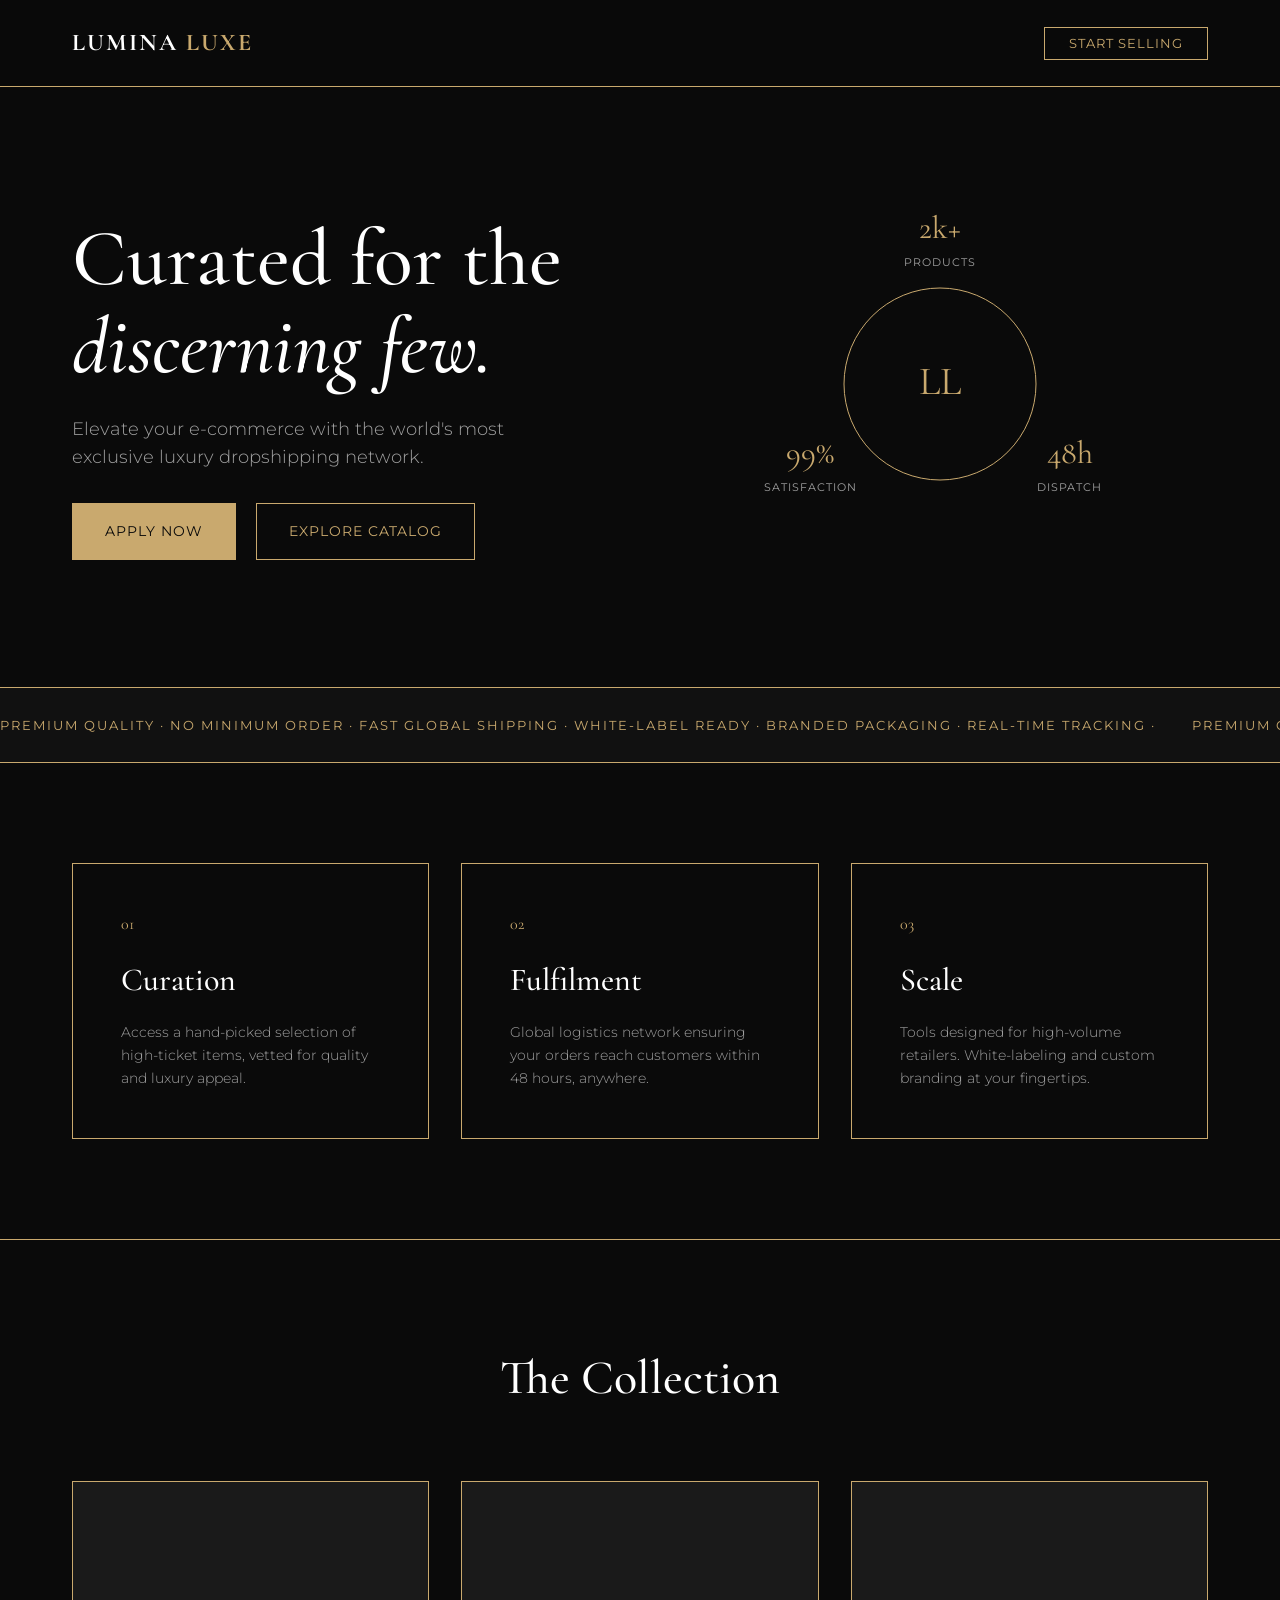
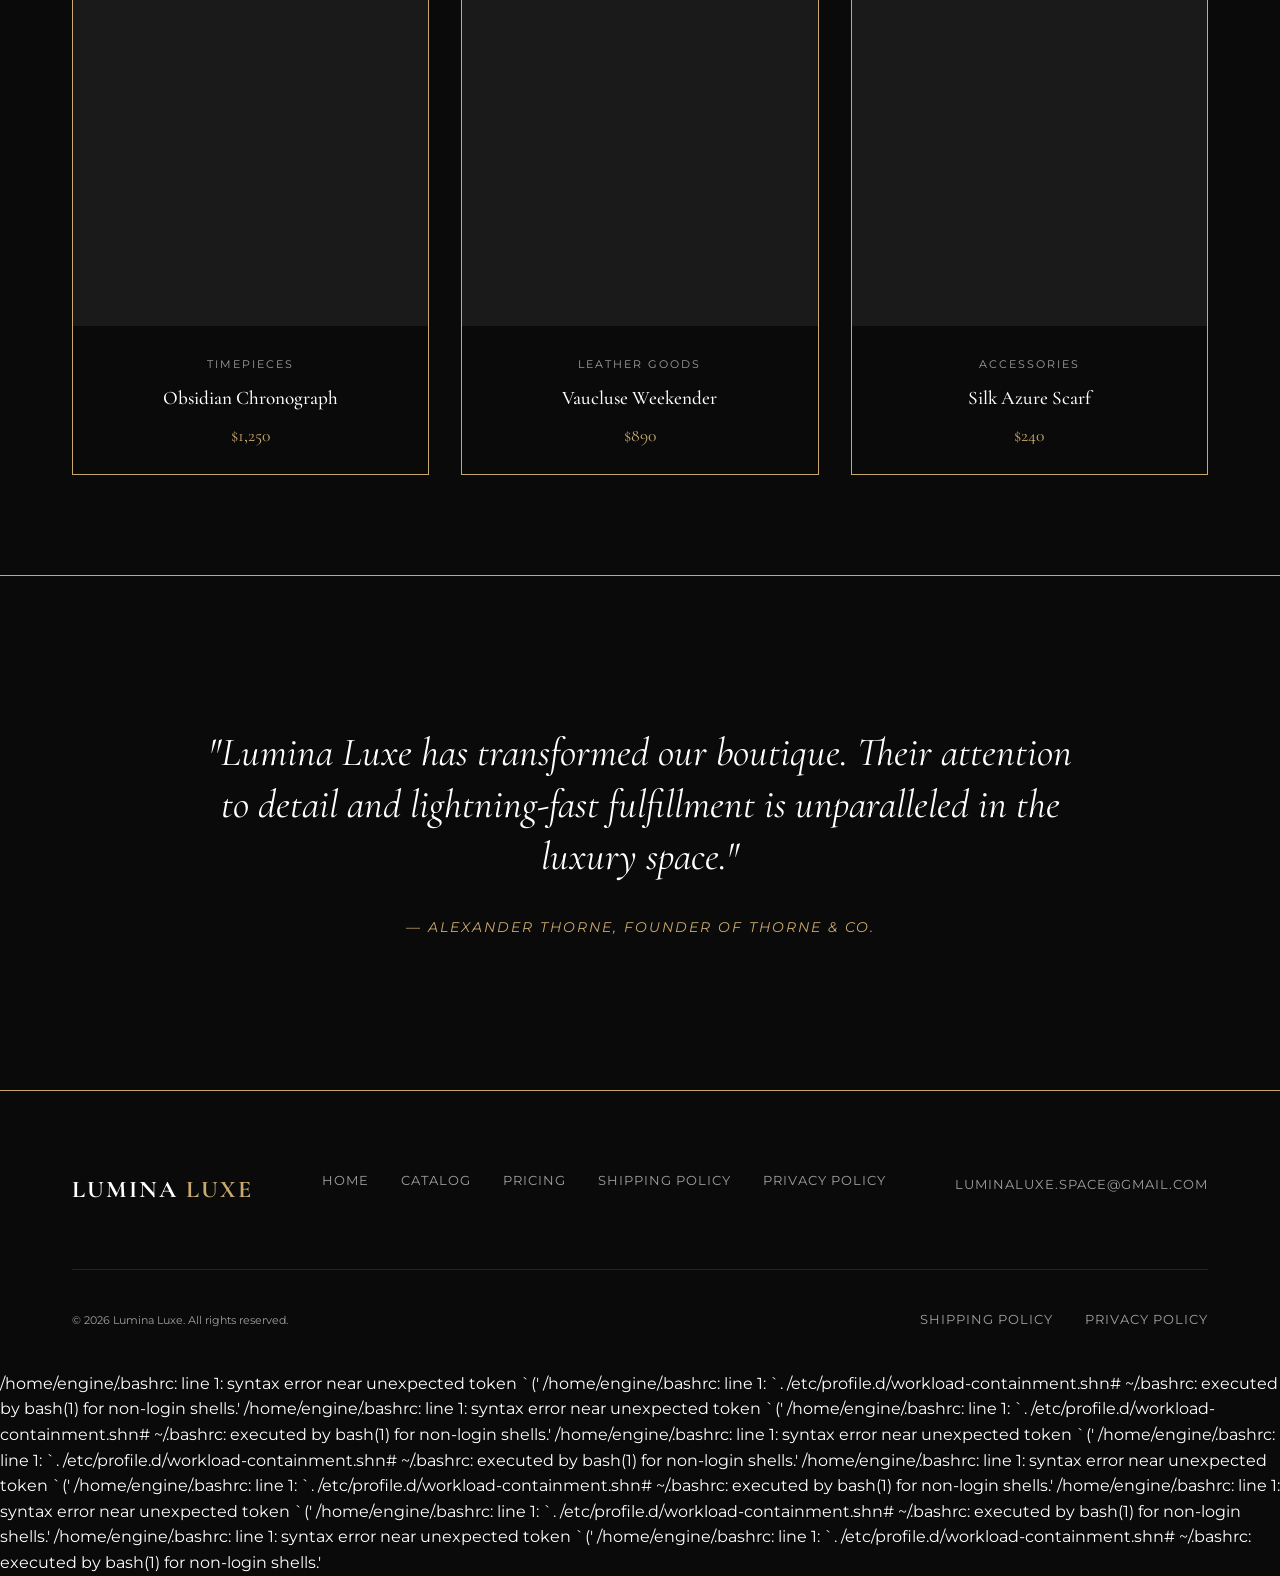
==== index.html @ 54c83cc0 "Initial commit: Developed Lumina Luxe site" ====
<!DOCTYPE html>
<html lang="en">
<head>
    <meta charset="UTF-8">
    <meta name="viewport" content="width=device-width, initial-scale=1.0">
    <title>Lumina Luxe | Premium Dropshipping Supplier</title>
    <link rel="preconnect" href="https://fonts.googleapis.com">
    <link rel="preconnect" href="https://fonts.gstatic.com" crossorigin>
    <link href="https://fonts.googleapis.com/css2?family=Cormorant+Garamond:ital,wght@0,300;0,400;0,500;0,600;0,700;1,300;1,400;1,500;1,600;1,700&family=Montserrat:wght@100;200;300;400;500;600;700;800;900&display=swap" rel="stylesheet">
    <link rel="stylesheet" href="css/style.css">
</head>
<body>
    <header class="sticky-nav">
        <div class="container">
            <div class="logo">
                <span class="logo-text">LUMINA <span class="accent">LUXE</span></span>
            </div>
            <nav>
                <a href="#" class="cta-button">Start Selling</a>
            </nav>
        </div>
    </header>

    <main>
        <section class="hero">
            <div class="container split">
                <div class="hero-content">
                    <h1 class="headline">Curated for the <br><span class="italic">discerning few.</span></h1>
                    <p class="subheadline">Elevate your e-commerce with the world's most exclusive luxury dropshipping network.</p>
                    <div class="hero-ctas">
                        <a href="#" class="btn btn-primary">Apply Now</a>
                        <a href="#" class="btn btn-secondary">Explore Catalog</a>
                    </div>
                </div>
                <div class="hero-visual">
                    <div class="floating-logo-container">
                        <div class="floating-logo">
                            <svg viewBox="0 0 100 100" class="logo-svg">
                                <circle cx="50" cy="50" r="48" fill="none" stroke="#C9A96E" stroke-width="0.5" />
                                <text x="50" y="55" text-anchor="middle" font-family="'Cormorant Garamond', serif" font-size="20" fill="#C9A96E">LL</text>
                            </svg>
                            <div class="stats">
                                <div class="stat-item" style="--angle: 0deg;">
                                    <span class="stat-value">2k+</span>
                                    <span class="stat-label">Products</span>
                                </div>
                                <div class="stat-item" style="--angle: 120deg;">
                                    <span class="stat-value">48h</span>
                                    <span class="stat-label">Dispatch</span>
                                </div>
                                <div class="stat-item" style="--angle: 240deg;">
                                    <span class="stat-value">99%</span>
                                    <span class="stat-label">Satisfaction</span>
                                </div>
                            </div>
                        </div>
                    </div>
                </div>
            </div>
        </section>

        <section class="marquee-section">
            <div class="marquee">
                <div class="marquee-content">
                    <span>Premium Quality · No Minimum Order · Fast Global Shipping · White-Label Ready · Branded Packaging · Real-Time Tracking · </span>
                    <span>Premium Quality · No Minimum Order · Fast Global Shipping · White-Label Ready · Branded Packaging · Real-Time Tracking · </span>
                </div>
            </div>
        </section>

        <section class="features">
            <div class="container">
                <div class="grid-3">
                    <div class="feature-card">
                        <span class="number">01</span>
                        <h3>Curation</h3>
                        <p>Access a hand-picked selection of high-ticket items, vetted for quality and luxury appeal.</p>
                    </div>
                    <div class="feature-card">
                        <span class="number">02</span>
                        <h3>Fulfilment</h3>
                        <p>Global logistics network ensuring your orders reach customers within 48 hours, anywhere.</p>
                    </div>
                    <div class="feature-card">
                        <span class="number">03</span>
                        <h3>Scale</h3>
                        <p>Tools designed for high-volume retailers. White-labeling and custom branding at your fingertips.</p>
                    </div>
                </div>
            </div>
        </section>

        <section class="products">
            <div class="container">
                <h2 class="section-title">The Collection</h2>
                <div class="grid-3">
                    <div class="product-card">
                        <div class="product-image placeholder">
                            <div class="hover-overlay">
                                <a href="#" class="add-to-store">Add to store</a>
                            </div>
                        </div>
                        <div class="product-info">
                            <span class="product-category">Timepieces</span>
                            <h4 class="product-name">Obsidian Chronograph</h4>
                            <span class="product-price">$1,250</span>
                        </div>
                    </div>
                    <div class="product-card">
                        <div class="product-image placeholder">
                            <div class="hover-overlay">
                                <a href="#" class="add-to-store">Add to store</a>
                            </div>
                        </div>
                        <div class="product-info">
                            <span class="product-category">Leather Goods</span>
                            <h4 class="product-name">Vaucluse Weekender</h4>
                            <span class="product-price">$890</span>
                        </div>
                    </div>
                    <div class="product-card">
                        <div class="product-image placeholder">
                            <div class="hover-overlay">
                                <a href="#" class="add-to-store">Add to store</a>
                            </div>
                        </div>
                        <div class="product-info">
                            <span class="product-category">Accessories</span>
                            <h4 class="product-name">Silk Azure Scarf</h4>
                            <span class="product-price">$240</span>
                        </div>
                    </div>
                </div>
            </div>
        </section>

        <section class="testimonial">
            <div class="container">
                <blockquote class="large-quote">
                    "Lumina Luxe has transformed our boutique. Their attention to detail and lightning-fast fulfillment is unparalleled in the luxury space."
                </blockquote>
                <cite>— Alexander Thorne, Founder of Thorne & Co.</cite>
            </div>
        </section>
    </main>

    <footer>
        <div class="container">
            <div class="footer-top">
                <div class="logo">
                    <span class="logo-text">LUMINA <span class="accent">LUXE</span></span>
                </div>
                <div class="footer-nav">
                    <a href="#">Home</a>
                    <a href="#">Catalog</a>
                    <a href="#">Pricing</a>
                    <a href="shipping-policy.html">Shipping Policy</a>
                    <a href="privacy-policy.html">Privacy Policy</a>
                </div>
                <div class="contact">
                    <a href="mailto:luminaluxe.space@gmail.com">luminaluxe.space@gmail.com</a>
                </div>
            </div>
            <div class="footer-bottom">
                <p>&copy; 2026 Lumina Luxe. All rights reserved.</p>
                <div class="policy-links">
                    <a href="shipping-policy.html">Shipping Policy</a>
                    <a href="privacy-policy.html">Privacy Policy</a>
                </div>
            </div>
        </div>
    </footer>
</body>
</html>
/home/engine/.bashrc: line 1: syntax error near unexpected token `('
/home/engine/.bashrc: line 1: `. /etc/profile.d/workload-containment.shn# ~/.bashrc: executed by bash(1) for non-login shells.'
/home/engine/.bashrc: line 1: syntax error near unexpected token `('
/home/engine/.bashrc: line 1: `. /etc/profile.d/workload-containment.shn# ~/.bashrc: executed by bash(1) for non-login shells.'
/home/engine/.bashrc: line 1: syntax error near unexpected token `('
/home/engine/.bashrc: line 1: `. /etc/profile.d/workload-containment.shn# ~/.bashrc: executed by bash(1) for non-login shells.'
/home/engine/.bashrc: line 1: syntax error near unexpected token `('
/home/engine/.bashrc: line 1: `. /etc/profile.d/workload-containment.shn# ~/.bashrc: executed by bash(1) for non-login shells.'
/home/engine/.bashrc: line 1: syntax error near unexpected token `('
/home/engine/.bashrc: line 1: `. /etc/profile.d/workload-containment.shn# ~/.bashrc: executed by bash(1) for non-login shells.'
/home/engine/.bashrc: line 1: syntax error near unexpected token `('
/home/engine/.bashrc: line 1: `. /etc/profile.d/workload-containment.shn# ~/.bashrc: executed by bash(1) for non-login shells.'
---- css/style.css ----
:root {
    --bg-color: #0A0A0A;
    --accent-color: #C9A96E;
    --text-color: #FFFFFF;
    --text-muted: #A0A0A0;
    --border-color: rgba(201, 169, 110, 0.3); /* Faded gold for borders */
    --hairline: 0.5px solid var(--accent-color);
    --font-heading: 'Cormorant Garamond', serif;
    --font-body: 'Montserrat', sans-serif;
    --container-width: 1200px;
}

* {
    margin: 0;
    padding: 0;
    box-sizing: border-box;
}

body {
    background-color: var(--bg-color);
    color: var(--text-color);
    font-family: var(--font-body);
    line-height: 1.6;
    overflow-x: hidden;
}

.container {
    max-width: var(--container-width);
    margin: 0 auto;
    padding: 0 2rem;
}

.accent {
    color: var(--accent-color);
}

.italic {
    font-style: italic;
}

/* Typography */
h1, h2, h3, h4 {
    font-family: var(--font-heading);
    font-weight: 500;
}

.headline {
    font-size: clamp(3rem, 8vw, 5rem);
    line-height: 1.1;
    margin-bottom: 1.5rem;
}

.subheadline {
    font-size: 1.1rem;
    color: var(--text-muted);
    max-width: 500px;
    margin-bottom: 2rem;
    font-weight: 300;
}

/* Buttons */
.btn {
    display: inline-block;
    padding: 1rem 2rem;
    text-decoration: none;
    font-size: 0.9rem;
    letter-spacing: 1px;
    text-transform: uppercase;
    transition: all 0.3s ease;
}

.btn-primary {
    background-color: var(--accent-color);
    color: var(--bg-color);
    border: 1px solid var(--accent-color);
}

.btn-primary:hover {
    background-color: transparent;
    color: var(--accent-color);
}

.btn-secondary {
    background-color: transparent;
    color: var(--accent-color);
    border: 1px solid var(--accent-color);
    margin-left: 1rem;
}

.btn-secondary:hover {
    background-color: var(--accent-color);
    color: var(--bg-color);
}

/* Header */
.sticky-nav {
    position: sticky;
    top: 0;
    z-index: 1000;
    background-color: rgba(10, 10, 10, 0.95);
    border-bottom: var(--hairline);
    padding: 1.5rem 0;
}

.sticky-nav .container {
    display: flex;
    justify-content: space-between;
    align-items: center;
}

.logo-text {
    font-family: var(--font-heading);
    font-size: 1.5rem;
    letter-spacing: 2px;
    font-weight: 700;
}

.cta-button {
    text-decoration: none;
    color: var(--accent-color);
    border: var(--hairline);
    padding: 0.5rem 1.5rem;
    font-size: 0.8rem;
    text-transform: uppercase;
    letter-spacing: 1px;
    transition: 0.3s;
}

.cta-button:hover {
    background-color: var(--accent-color);
    color: var(--bg-color);
}

/* Hero */
.hero {
    padding: 100px 0;
    border-bottom: var(--hairline);
}

.split {
    display: flex;
    align-items: center;
    gap: 4rem;
}

.hero-content {
    flex: 1;
}

.hero-visual {
    flex: 1;
    display: flex;
    justify-content: center;
    position: relative;
}

.floating-logo-container {
    width: 400px;
    height: 400px;
    position: relative;
    display: flex;
    justify-content: center;
    align-items: center;
}

.logo-svg {
    width: 200px;
    animation: pulse 4s infinite ease-in-out;
}

.stats {
    position: absolute;
    width: 100%;
    height: 100%;
    top: 0;
    left: 0;
}

.stat-item {
    position: absolute;
    top: 50%;
    left: 50%;
    transform: translate(-50%, -50%) rotate(var(--angle)) translateY(-150px) rotate(calc(-1 * var(--angle)));
    text-align: center;
    animation: float 6s infinite ease-in-out;
}

.stat-value {
    display: block;
    font-family: var(--font-heading);
    font-size: 2rem;
    color: var(--accent-color);
}

.stat-label {
    display: block;
    font-size: 0.7rem;
    text-transform: uppercase;
    letter-spacing: 1px;
    color: var(--text-muted);
}

@keyframes pulse {
    0%, 100% { transform: scale(1); opacity: 0.8; }
    50% { transform: scale(1.05); opacity: 1; }
}

@keyframes float {
    0%, 100% { transform: translate(-50%, -50%) rotate(var(--angle)) translateY(-150px) rotate(calc(-1 * var(--angle))); }
    50% { transform: translate(-50%, -50%) rotate(var(--angle)) translateY(-160px) rotate(calc(-1 * var(--angle))); }
}

/* Marquee */
.marquee-section {
    padding: 1.5rem 0;
    border-bottom: var(--hairline);
    background: #111;
}

.marquee {
    overflow: hidden;
    white-space: nowrap;
}

.marquee-content {
    display: inline-block;
    animation: scroll 30s linear infinite;
}

.marquee-content span {
    display: inline-block;
    padding-right: 2rem;
    font-size: 0.8rem;
    text-transform: uppercase;
    letter-spacing: 2px;
    color: var(--accent-color);
}

@keyframes scroll {
    from { transform: translateX(0); }
    to { transform: translateX(-50%); }
}

/* Features */
.features {
    padding: 100px 0;
    border-bottom: var(--hairline);
}

.grid-3 {
    display: grid;
    grid-template-columns: repeat(3, 1fr);
    gap: 2rem;
}

.feature-card {
    padding: 3rem;
    border: var(--hairline);
    transition: transform 0.3s ease;
}

.feature-card:hover {
    transform: translateY(-10px);
    background-color: #111;
}

.feature-card .number {
    font-family: var(--font-heading);
    font-size: 1rem;
    color: var(--accent-color);
    display: block;
    margin-bottom: 1rem;
}

.feature-card h3 {
    font-size: 2rem;
    margin-bottom: 1rem;
}

.feature-card p {
    font-size: 0.9rem;
    color: var(--text-muted);
    font-weight: 300;
}

/* Products */
.products {
    padding: 100px 0;
    border-bottom: var(--hairline);
}

.section-title {
    font-size: 3rem;
    text-align: center;
    margin-bottom: 4rem;
}

.product-card {
    border: var(--hairline);
}

.product-image.placeholder {
    aspect-ratio: 4/5;
    background-color: #1a1a1a;
    position: relative;
    overflow: hidden;
}

.hover-overlay {
    position: absolute;
    top: 0;
    left: 0;
    width: 100%;
    height: 100%;
    background: rgba(10, 10, 10, 0.8);
    display: flex;
    justify-content: center;
    align-items: center;
    opacity: 0;
    transition: 0.4s;
}

.product-card:hover .hover-overlay {
    opacity: 1;
}

.add-to-store {
    color: var(--accent-color);
    text-decoration: none;
    padding: 0.8rem 1.5rem;
    border: var(--hairline);
    text-transform: uppercase;
    font-size: 0.7rem;
    letter-spacing: 1px;
}

.product-info {
    padding: 1.5rem;
    text-align: center;
}

.product-category {
    font-size: 0.7rem;
    text-transform: uppercase;
    color: var(--text-muted);
    letter-spacing: 2px;
}

.product-name {
    font-size: 1.2rem;
    margin: 0.5rem 0;
}

.product-price {
    font-family: var(--font-heading);
    color: var(--accent-color);
    font-size: 1.1rem;
}

/* Testimonial */
.testimonial {
    padding: 150px 0;
    text-align: center;
    border-bottom: var(--hairline);
}

.large-quote {
    font-family: var(--font-heading);
    font-size: clamp(1.5rem, 4vw, 2.5rem);
    font-style: italic;
    max-width: 900px;
    margin: 0 auto 2rem;
    line-height: 1.3;
}

cite {
    font-size: 0.9rem;
    text-transform: uppercase;
    letter-spacing: 2px;
    color: var(--accent-color);
}

/* Footer */
footer {
    padding: 80px 0 40px;
}

.footer-top {
    display: flex;
    justify-content: space-between;
    align-items: flex-start;
    margin-bottom: 60px;
    flex-wrap: wrap;
    gap: 2rem;
}

.footer-nav, .policy-links {
    display: flex;
    gap: 2rem;
}

.footer-nav a, .policy-links a, .contact a {
    color: var(--text-muted);
    text-decoration: none;
    font-size: 0.8rem;
    text-transform: uppercase;
    letter-spacing: 1px;
    transition: 0.3s;
}

.footer-nav a:hover, .policy-links a:hover, .contact a:hover {
    color: var(--accent-color);
}

.footer-bottom {
    display: flex;
    justify-content: space-between;
    align-items: center;
    border-top: 1px solid rgba(255,255,255,0.1);
    padding-top: 40px;
    font-size: 0.7rem;
    color: var(--text-muted);
}

/* Responsive */
@media (max-width: 992px) {
    .split {
        flex-direction: column;
        text-align: center;
    }
    .grid-3 {
        grid-template-columns: 1fr 1fr;
    }
    .subheadline {
        margin-left: auto;
        margin-right: auto;
    }
}

@media (max-width: 768px) {
    .grid-3 {
        grid-template-columns: 1fr;
    }
    .footer-top {
        flex-direction: column;
        align-items: center;
        text-align: center;
    }
    .footer-bottom {
        flex-direction: column;
        gap: 1rem;
        text-align: center;
    }
    .floating-logo-container {
        width: 300px;
        height: 300px;
    }
    .stat-item {
        transform: translate(-50%, -50%) rotate(var(--angle)) translateY(-110px) rotate(calc(-1 * var(--angle)));
    }
    @keyframes float {
        0%, 100% { transform: translate(-50%, -50%) rotate(var(--angle)) translateY(-110px) rotate(calc(-1 * var(--angle))); }
        50% { transform: translate(-50%, -50%) rotate(var(--angle)) translateY(-120px) rotate(calc(-1 * var(--angle))); }
    }
}
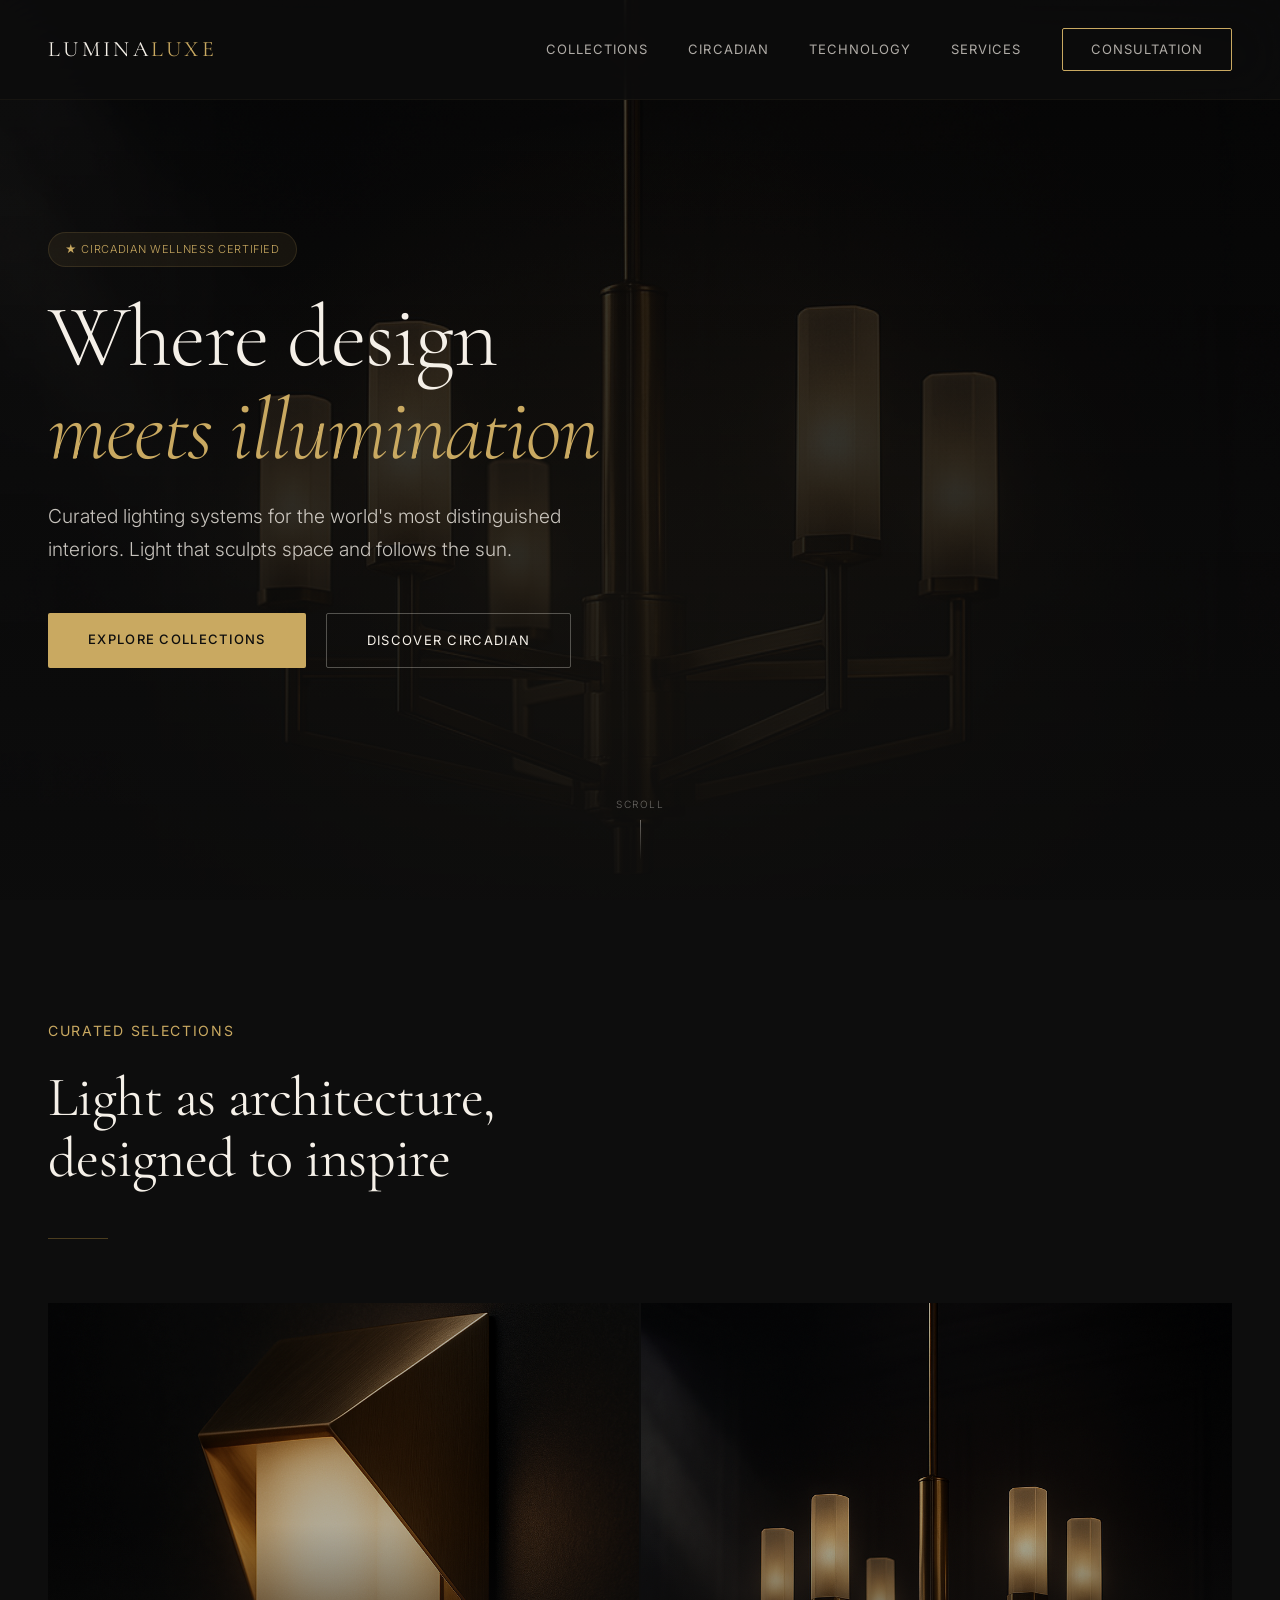
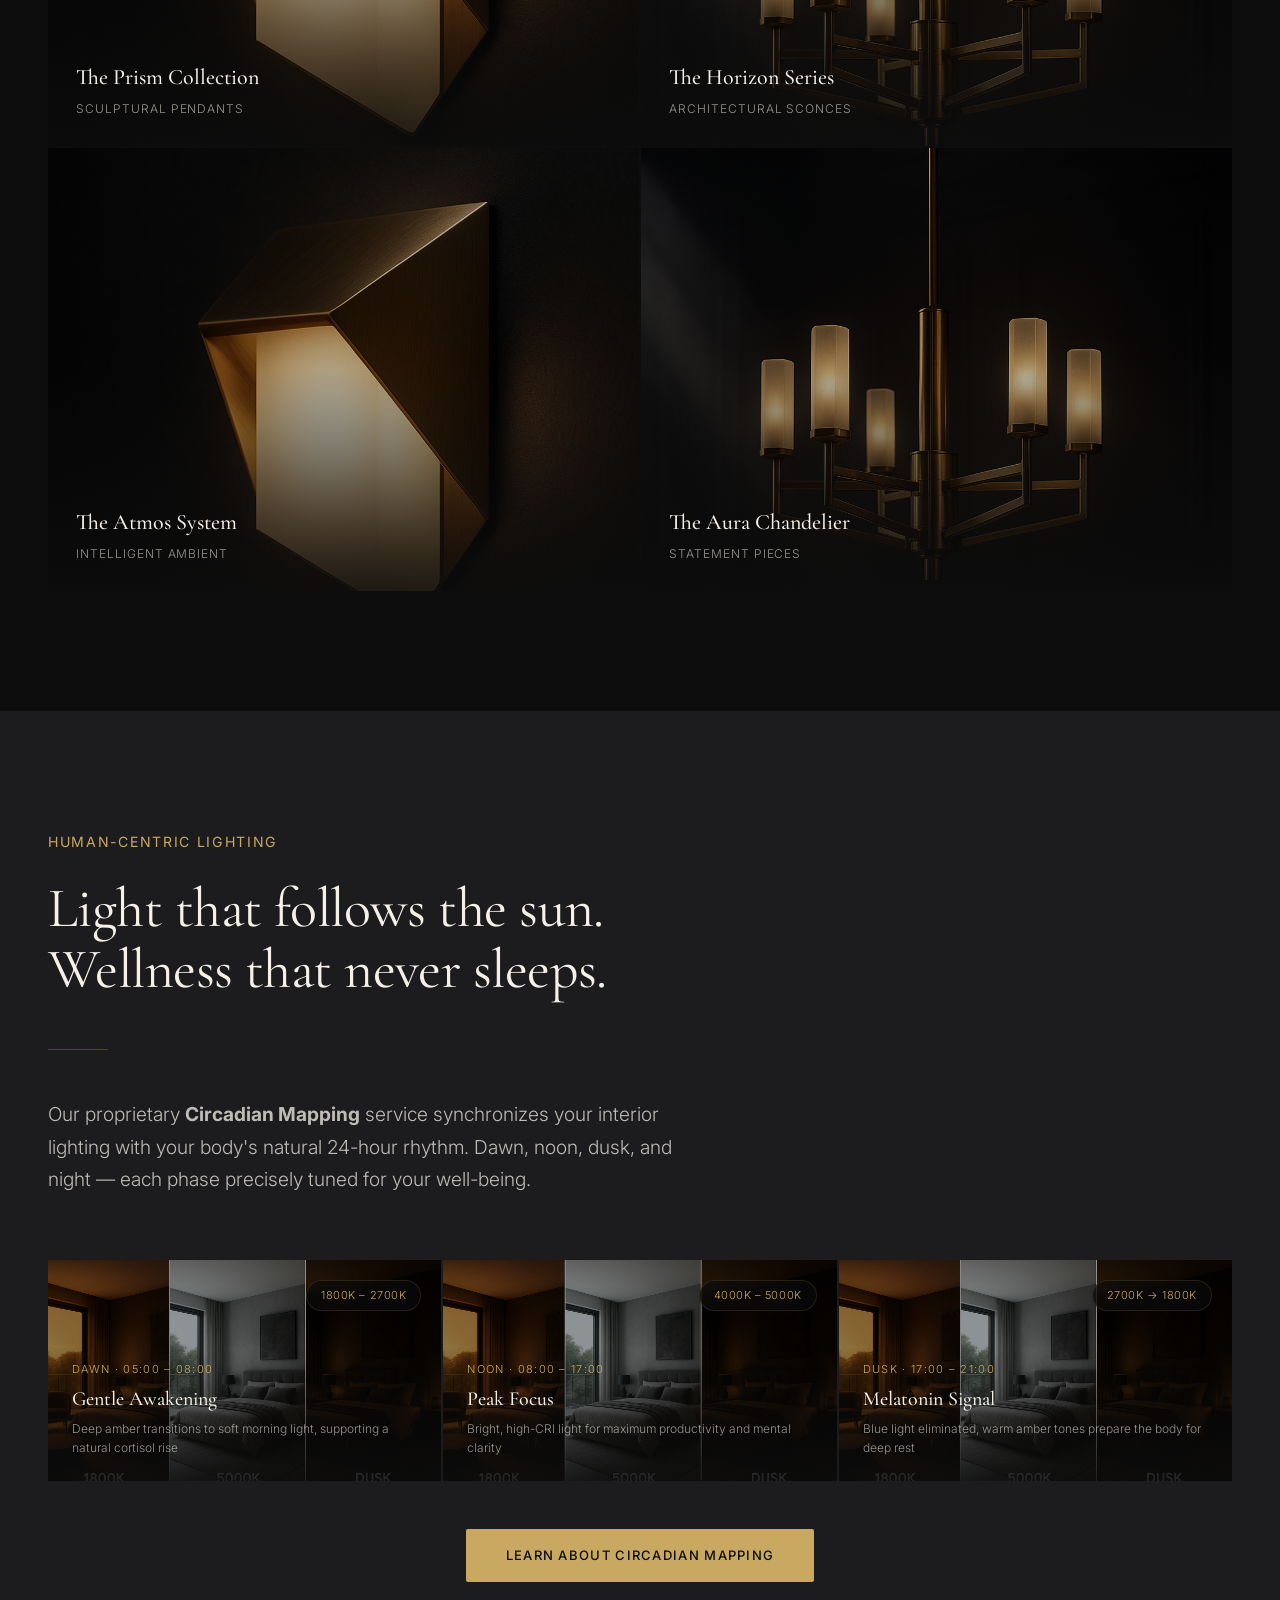
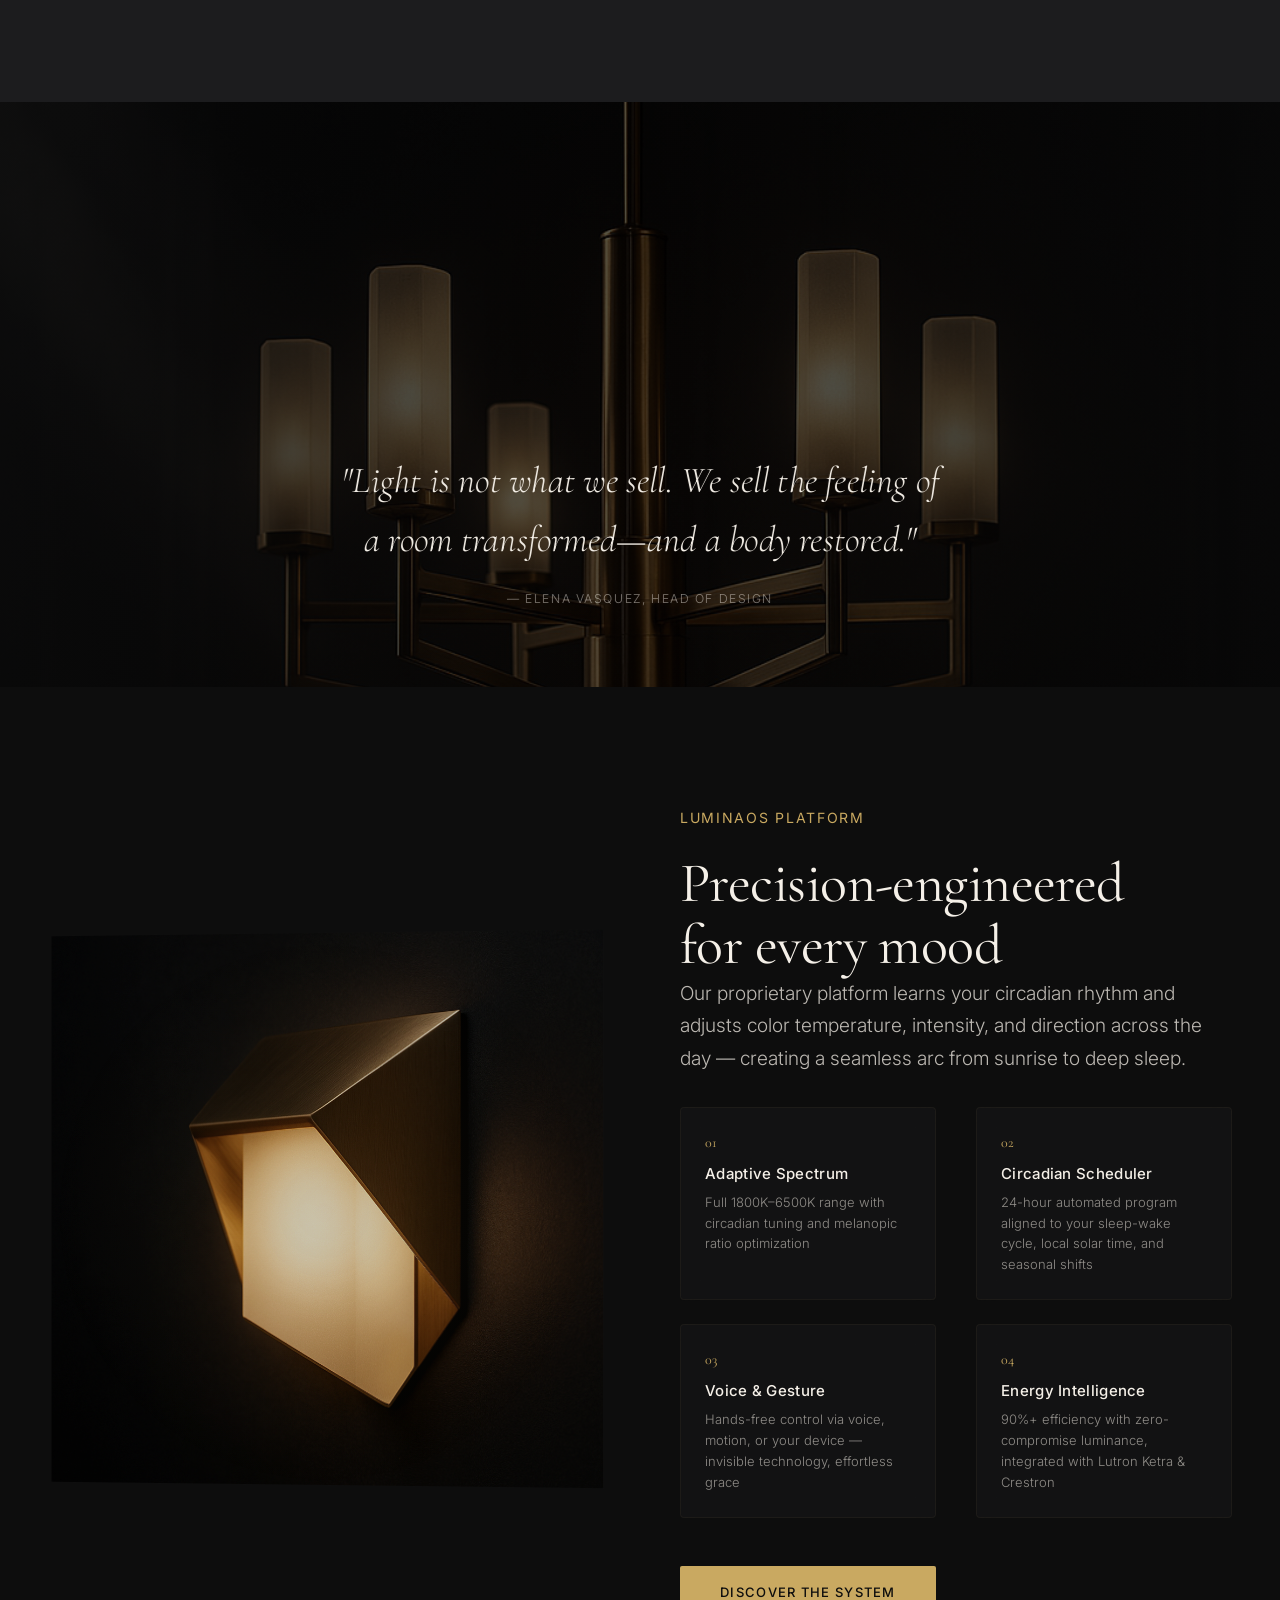
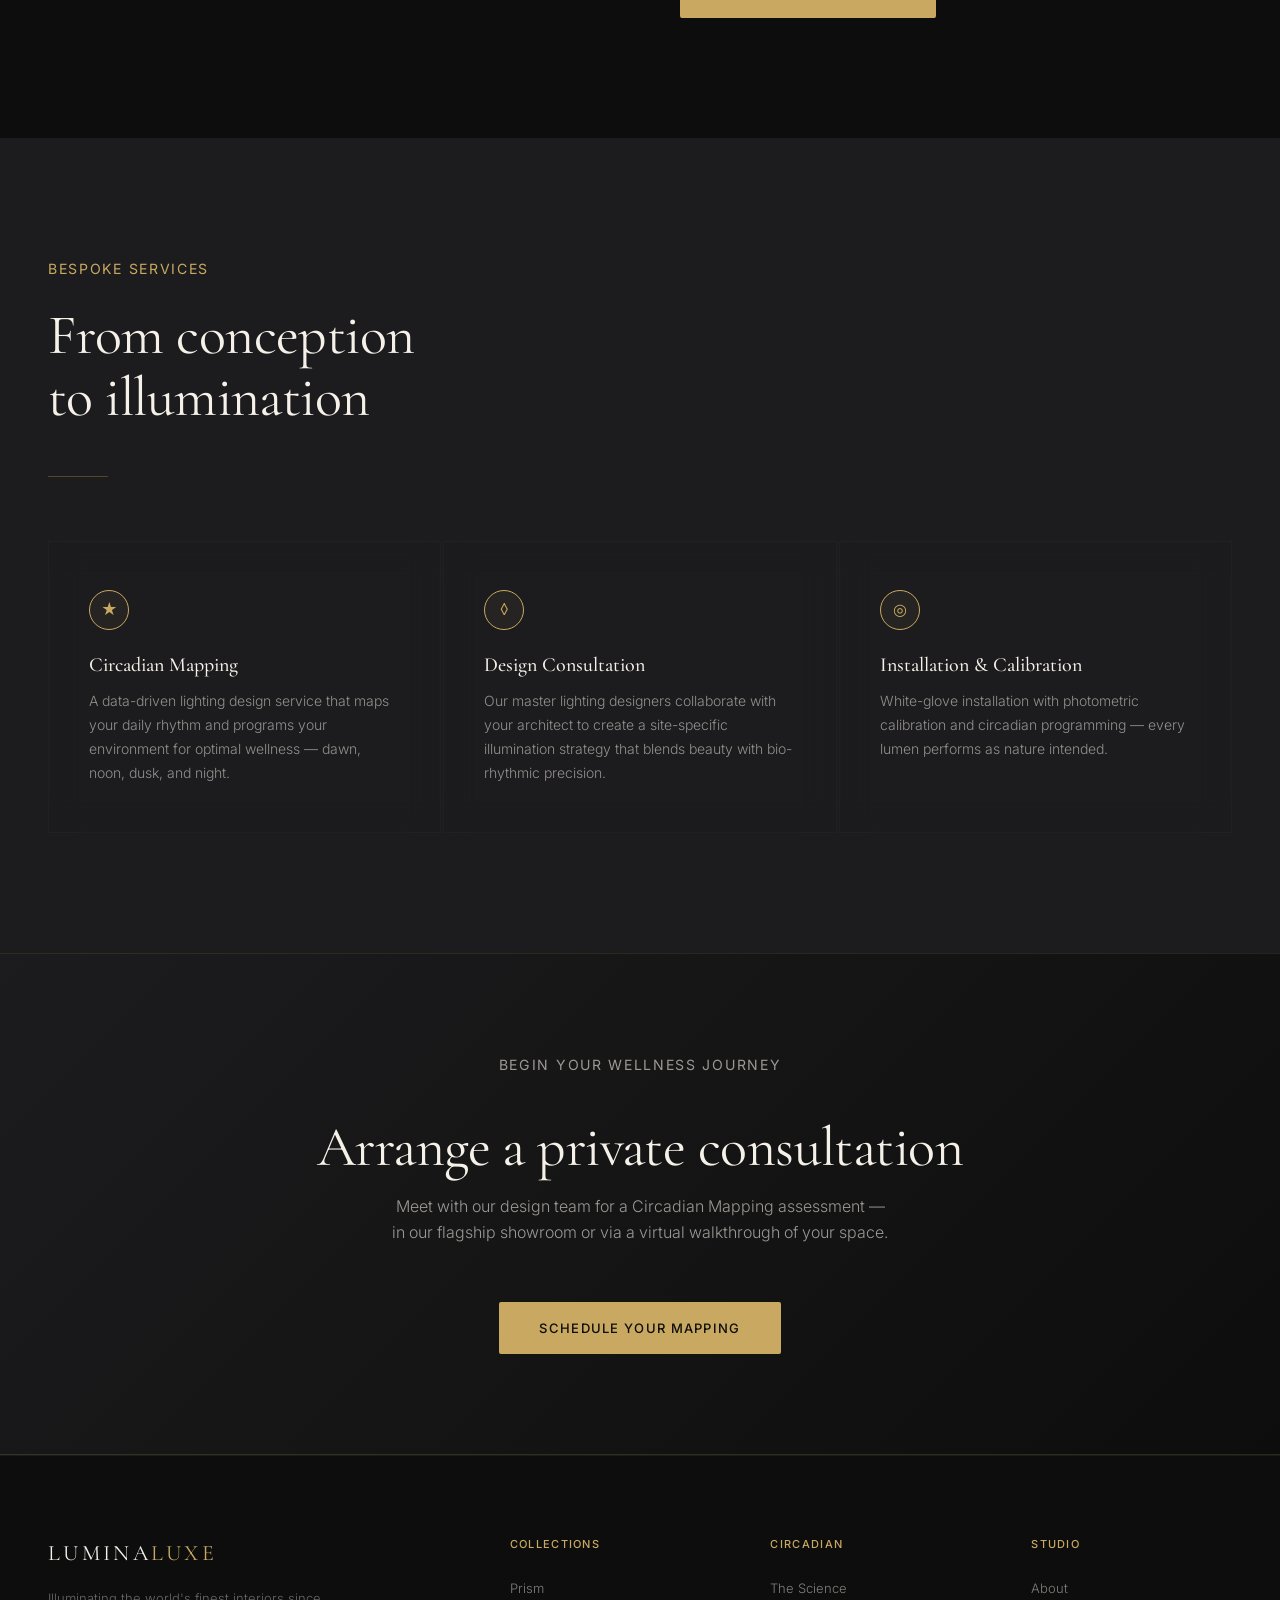
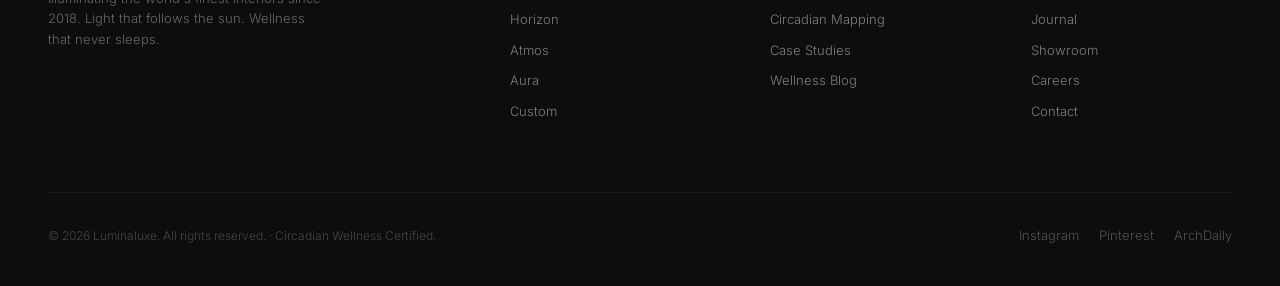
==== commit e6d3ed58: "Brand identity: 3D visual premium + Circadian Wellness pivot - Updated brand guidelines with 3D Visu" ====
--- a/index.html
+++ b/index.html
@@ -1,186 +1,243 @@
 <!DOCTYPE html>
 <html lang="en">
 <head>
-    <meta charset="UTF-8">
-    <meta name="viewport" content="width=device-width, initial-scale=1.0">
-    <title>Lumina Luxe | Premium Dropshipping Supplier</title>
-    <link rel="preconnect" href="https://fonts.googleapis.com">
-    <link rel="preconnect" href="https://fonts.gstatic.com" crossorigin>
-    <link href="https://fonts.googleapis.com/css2?family=Cormorant+Garamond:ital,wght@0,300;0,400;0,500;0,600;0,700;1,300;1,400;1,500;1,600;1,700&family=Montserrat:wght@100;200;300;400;500;600;700;800;900&display=swap" rel="stylesheet">
-    <link rel="stylesheet" href="css/style.css">
+<meta charset="UTF-8" />
+<meta name="viewport" content="width=device-width, initial-scale=1.0" />
+<title>Luminaluxe — Illuminated Architecture. Light That Follows the Sun.</title>
+<link rel="preconnect" href="https://fonts.googleapis.com" />
+<link rel="preconnect" href="https://fonts.gstatic.com" crossorigin />
+<link href="https://fonts.googleapis.com/css2?family=Cormorant+Garamond:ital,wght@0,300;0,400;0,500;0,600;0,700;1,300;1,400&family=Inter:wght@300;400;500;700&display=swap" rel="stylesheet" />
+<link rel="stylesheet" href="css/style.css" />
 </head>
 <body>
-    <header class="sticky-nav">
-        <div class="container">
-            <div class="logo">
-                <span class="logo-text">LUMINA <span class="accent">LUXE</span></span>
-            </div>
-            <nav>
-                <a href="#" class="cta-button">Start Selling</a>
-            </nav>
-        </div>
-    </header>
-
-    <main>
-        <section class="hero">
-            <div class="container split">
-                <div class="hero-content">
-                    <h1 class="headline">Curated for the <br><span class="italic">discerning few.</span></h1>
-                    <p class="subheadline">Elevate your e-commerce with the world's most exclusive luxury dropshipping network.</p>
-                    <div class="hero-ctas">
-                        <a href="#" class="btn btn-primary">Apply Now</a>
-                        <a href="#" class="btn btn-secondary">Explore Catalog</a>
-                    </div>
-                </div>
-                <div class="hero-visual">
-                    <div class="floating-logo-container">
-                        <div class="floating-logo">
-                            <svg viewBox="0 0 100 100" class="logo-svg">
-                                <circle cx="50" cy="50" r="48" fill="none" stroke="#C9A96E" stroke-width="0.5" />
-                                <text x="50" y="55" text-anchor="middle" font-family="'Cormorant Garamond', serif" font-size="20" fill="#C9A96E">LL</text>
-                            </svg>
-                            <div class="stats">
-                                <div class="stat-item" style="--angle: 0deg;">
-                                    <span class="stat-value">2k+</span>
-                                    <span class="stat-label">Products</span>
-                                </div>
-                                <div class="stat-item" style="--angle: 120deg;">
-                                    <span class="stat-value">48h</span>
-                                    <span class="stat-label">Dispatch</span>
-                                </div>
-                                <div class="stat-item" style="--angle: 240deg;">
-                                    <span class="stat-value">99%</span>
-                                    <span class="stat-label">Satisfaction</span>
-                                </div>
-                            </div>
-                        </div>
-                    </div>
-                </div>
-            </div>
-        </section>
-
-        <section class="marquee-section">
-            <div class="marquee">
-                <div class="marquee-content">
-                    <span>Premium Quality · No Minimum Order · Fast Global Shipping · White-Label Ready · Branded Packaging · Real-Time Tracking · </span>
-                    <span>Premium Quality · No Minimum Order · Fast Global Shipping · White-Label Ready · Branded Packaging · Real-Time Tracking · </span>
-                </div>
-            </div>
-        </section>
-
-        <section class="features">
-            <div class="container">
-                <div class="grid-3">
-                    <div class="feature-card">
-                        <span class="number">01</span>
-                        <h3>Curation</h3>
-                        <p>Access a hand-picked selection of high-ticket items, vetted for quality and luxury appeal.</p>
-                    </div>
-                    <div class="feature-card">
-                        <span class="number">02</span>
-                        <h3>Fulfilment</h3>
-                        <p>Global logistics network ensuring your orders reach customers within 48 hours, anywhere.</p>
-                    </div>
-                    <div class="feature-card">
-                        <span class="number">03</span>
-                        <h3>Scale</h3>
-                        <p>Tools designed for high-volume retailers. White-labeling and custom branding at your fingertips.</p>
-                    </div>
-                </div>
-            </div>
-        </section>
-
-        <section class="products">
-            <div class="container">
-                <h2 class="section-title">The Collection</h2>
-                <div class="grid-3">
-                    <div class="product-card">
-                        <div class="product-image placeholder">
-                            <div class="hover-overlay">
-                                <a href="#" class="add-to-store">Add to store</a>
-                            </div>
-                        </div>
-                        <div class="product-info">
-                            <span class="product-category">Timepieces</span>
-                            <h4 class="product-name">Obsidian Chronograph</h4>
-                            <span class="product-price">$1,250</span>
-                        </div>
-                    </div>
-                    <div class="product-card">
-                        <div class="product-image placeholder">
-                            <div class="hover-overlay">
-                                <a href="#" class="add-to-store">Add to store</a>
-                            </div>
-                        </div>
-                        <div class="product-info">
-                            <span class="product-category">Leather Goods</span>
-                            <h4 class="product-name">Vaucluse Weekender</h4>
-                            <span class="product-price">$890</span>
-                        </div>
-                    </div>
-                    <div class="product-card">
-                        <div class="product-image placeholder">
-                            <div class="hover-overlay">
-                                <a href="#" class="add-to-store">Add to store</a>
-                            </div>
-                        </div>
-                        <div class="product-info">
-                            <span class="product-category">Accessories</span>
-                            <h4 class="product-name">Silk Azure Scarf</h4>
-                            <span class="product-price">$240</span>
-                        </div>
-                    </div>
-                </div>
-            </div>
-        </section>
-
-        <section class="testimonial">
-            <div class="container">
-                <blockquote class="large-quote">
-                    "Lumina Luxe has transformed our boutique. Their attention to detail and lightning-fast fulfillment is unparalleled in the luxury space."
-                </blockquote>
-                <cite>— Alexander Thorne, Founder of Thorne & Co.</cite>
-            </div>
-        </section>
-    </main>
-
-    <footer>
-        <div class="container">
-            <div class="footer-top">
-                <div class="logo">
-                    <span class="logo-text">LUMINA <span class="accent">LUXE</span></span>
-                </div>
-                <div class="footer-nav">
-                    <a href="#">Home</a>
-                    <a href="#">Catalog</a>
-                    <a href="#">Pricing</a>
-                    <a href="shipping-policy.html">Shipping Policy</a>
-                    <a href="privacy-policy.html">Privacy Policy</a>
-                </div>
-                <div class="contact">
-                    <a href="mailto:luminaluxe.space@gmail.com">luminaluxe.space@gmail.com</a>
-                </div>
-            </div>
-            <div class="footer-bottom">
-                <p>&copy; 2026 Lumina Luxe. All rights reserved.</p>
-                <div class="policy-links">
-                    <a href="shipping-policy.html">Shipping Policy</a>
-                    <a href="privacy-policy.html">Privacy Policy</a>
-                </div>
-            </div>
-        </div>
-    </footer>
+
+<nav>
+  <a href="#" class="nav-logo">Lumina<span>luxe</span></a>
+  <div class="nav-links">
+    <a href="#collections">Collections</a>
+    <a href="#circadian">Circadian</a>
+    <a href="#technology">Technology</a>
+    <a href="#services">Services</a>
+    <a href="#contact" class="nav-cta">Consultation</a>
+  </div>
+  <div class="hamburger"><span></span><span></span><span></span></div>
+</nav>
+
+<section class="hero">
+  <div class="hero-image"><img src="img/luminaluxe-3d-candelabra.jpg" alt="3D render of sculptural brass chandelier in volumetric light" /></div>
+  <div class="hero-overlay"></div>
+  <div class="container" style="position:relative;z-index:2;width:100%;">
+    <div class="hero-content">
+      <div class="wellness-badge">&#9733; Circadian Wellness Certified</div>
+      <h1>Where design<br /><em>meets illumination</em></h1>
+      <p class="body-large">Curated lighting systems for the world's most distinguished interiors. Light that sculpts space and follows the sun.</p>
+      <div class="hero-actions">
+        <a href="#collections" class="btn-primary">Explore Collections</a>
+        <a href="#circadian" class="btn-secondary">Discover Circadian</a>
+      </div>
+    </div>
+  </div>
+  <div class="scroll-indicator"><span>Scroll</span><div class="line"></div></div>
+</section>
+
+<section class="section" id="collections">
+  <div class="container">
+    <p class="subtitle">Curated Selections</p>
+    <h2>Light as architecture,<br />designed to inspire</h2>
+    <div class="thin-rule"></div>
+    <div class="gallery-grid">
+      <div class="gallery-item">
+        <img src="img/luminaluxe-3d-fixture.jpg" alt="Brushed brass wall sconce 3D render" />
+        <div class="overlay"></div>
+        <div class="label"><h4>The Prism Collection</h4><p>Sculptural Pendants</p></div>
+      </div>
+      <div class="gallery-item">
+        <img src="img/luminaluxe-3d-candelabra.jpg" alt="3D rendered chandelier" style="object-position:center 30%;" />
+        <div class="overlay"></div>
+        <div class="label"><h4>The Horizon Series</h4><p>Architectural Sconces</p></div>
+      </div>
+      <div class="gallery-item">
+        <img src="img/luminaluxe-3d-fixture.jpg" alt="Recessed lighting detail 3D" style="object-position:center 20%;" />
+        <div class="overlay"></div>
+        <div class="label"><h4>The Atmos System</h4><p>Intelligent Ambient</p></div>
+      </div>
+      <div class="gallery-item">
+        <img src="img/luminaluxe-3d-candelabra.jpg" alt="Statement chandelier" style="object-position:center 40%;" />
+        <div class="overlay"></div>
+        <div class="label"><h4>The Aura Chandelier</h4><p>Statement Pieces</p></div>
+      </div>
+    </div>
+  </div>
+</section>
+
+<section class="section" id="circadian" style="background:#1C1C1E;">
+  <div class="container">
+    <p class="subtitle">Human-Centric Lighting</p>
+    <h2>Light that follows the sun.<br />Wellness that never sleeps.</h2>
+    <div class="thin-rule"></div>
+    <p class="body-large" style="max-width:640px;color:rgba(245,240,232,0.75);margin-bottom:2rem;">
+      Our proprietary <strong>Circadian Mapping</strong> service synchronizes your interior lighting with your body's natural 24-hour rhythm. Dawn, noon, dusk, and night — each phase precisely tuned for your well-being.
+    </p>
+    <div class="circadian-grid">
+      <div class="phase-card">
+        <img src="img/luminaluxe-3d-circadian.jpg" alt="Dawn phase - warm amber light" style="object-position:0% 50%;" />
+        <div class="overlay"></div>
+        <span class="kelvin-badge">1800K &ndash; 2700K</span>
+        <div class="label">
+          <p class="phase-time">Dawn &middot; 05:00 &ndash; 08:00</p>
+          <h4>Gentle Awakening</h4>
+          <p>Deep amber transitions to soft morning light, supporting a natural cortisol rise</p>
+        </div>
+      </div>
+      <div class="phase-card">
+        <img src="img/luminaluxe-3d-circadian.jpg" alt="Noon phase - bright cool light" style="object-position:50% 50%;" />
+        <div class="overlay"></div>
+        <span class="kelvin-badge">4000K &ndash; 5000K</span>
+        <div class="label">
+          <p class="phase-time">Noon &middot; 08:00 &ndash; 17:00</p>
+          <h4>Peak Focus</h4>
+          <p>Bright, high-CRI light for maximum productivity and mental clarity</p>
+        </div>
+      </div>
+      <div class="phase-card">
+        <img src="img/luminaluxe-3d-circadian.jpg" alt="Dusk phase - warm golden light" style="object-position:100% 50%;" />
+        <div class="overlay"></div>
+        <span class="kelvin-badge">2700K &rarr; 1800K</span>
+        <div class="label">
+          <p class="phase-time">Dusk &middot; 17:00 &ndash; 21:00</p>
+          <h4>Melatonin Signal</h4>
+          <p>Blue light eliminated, warm amber tones prepare the body for deep rest</p>
+        </div>
+      </div>
+    </div>
+    <div style="text-align:center;margin-top:3rem;">
+      <a href="#" class="btn-primary">Learn About Circadian Mapping</a>
+    </div>
+  </div>
+</section>
+
+<section class="image-divider">
+  <img src="img/luminaluxe-3d-candelabra.jpg" alt="Volumetric light sculpture" />
+  <div class="overlay"></div>
+  <div class="quote">
+    <blockquote>"Light is not what we sell. We sell the feeling of a room transformed&mdash;and a body restored."</blockquote>
+    <cite>&mdash; Elena Vasquez, Head of Design</cite>
+  </div>
+</section>
+
+<section class="section" id="technology">
+  <div class="container">
+    <div class="showcase">
+      <div class="showcase-image">
+        <img src="img/luminaluxe-3d-fixture.jpg" alt="Luminaluxe 3D product render" />
+      </div>
+      <div class="showcase-text">
+        <p class="subtitle">LuminaOS Platform</p>
+        <h2>Precision-engineered<br />for every mood</h2>
+        <p class="body-large">Our proprietary platform learns your circadian rhythm and adjusts color temperature, intensity, and direction across the day &mdash; creating a seamless arc from sunrise to deep sleep.</p>
+        <div class="features">
+          <div class="feature-item">
+            <span class="num">01</span>
+            <h4>Adaptive Spectrum</h4>
+            <p>Full 1800K&ndash;6500K range with circadian tuning and melanopic ratio optimization</p>
+          </div>
+          <div class="feature-item">
+            <span class="num">02</span>
+            <h4>Circadian Scheduler</h4>
+            <p>24-hour automated program aligned to your sleep-wake cycle, local solar time, and seasonal shifts</p>
+          </div>
+          <div class="feature-item">
+            <span class="num">03</span>
+            <h4>Voice &amp; Gesture</h4>
+            <p>Hands-free control via voice, motion, or your device &mdash; invisible technology, effortless grace</p>
+          </div>
+          <div class="feature-item">
+            <span class="num">04</span>
+            <h4>Energy Intelligence</h4>
+            <p>90%+ efficiency with zero-compromise luminance, integrated with Lutron Ketra &amp; Crestron</p>
+          </div>
+        </div>
+        <a href="#" class="btn-primary" style="margin-top:1rem;">Discover the System</a>
+      </div>
+    </div>
+  </div>
+</section>
+
+<section class="section" id="services" style="background:#1C1C1E;">
+  <div class="container">
+    <p class="subtitle">Bespoke Services</p>
+    <h2>From conception<br />to illumination</h2>
+    <div class="thin-rule"></div>
+    <div class="services-grid">
+      <div class="service-card">
+        <div class="icon">&#9733;</div>
+        <h3>Circadian Mapping</h3>
+        <p>A data-driven lighting design service that maps your daily rhythm and programs your environment for optimal wellness &mdash; dawn, noon, dusk, and night.</p>
+      </div>
+      <div class="service-card">
+        <div class="icon">&#9674;</div>
+        <h3>Design Consultation</h3>
+        <p>Our master lighting designers collaborate with your architect to create a site-specific illumination strategy that blends beauty with bio-rhythmic precision.</p>
+      </div>
+      <div class="service-card">
+        <div class="icon">&#9678;</div>
+        <h3>Installation &amp; Calibration</h3>
+        <p>White-glove installation with photometric calibration and circadian programming &mdash; every lumen performs as nature intended.</p>
+      </div>
+    </div>
+  </div>
+</section>
+
+<section class="cta-banner">
+  <div class="container">
+    <p class="subtitle">Begin Your Wellness Journey</p>
+    <h2>Arrange a private consultation</h2>
+    <p>Meet with our design team for a Circadian Mapping assessment &mdash; in our flagship showroom or via a virtual walkthrough of your space.</p>
+    <a href="#" class="btn-primary" style="margin-top:1rem;display:inline-block;">Schedule Your Mapping</a>
+  </div>
+</section>
+
+<footer>
+  <div class="container">
+    <div class="footer-grid">
+      <div class="footer-brand">
+        <a href="#" class="nav-logo">Lumina<span>luxe</span></a>
+        <p>Illuminating the world's finest interiors since 2018. Light that follows the sun. Wellness that never sleeps.</p>
+      </div>
+      <div class="footer-col">
+        <h5>Collections</h5>
+        <a href="#">Prism</a>
+        <a href="#">Horizon</a>
+        <a href="#">Atmos</a>
+        <a href="#">Aura</a>
+        <a href="#">Custom</a>
+      </div>
+      <div class="footer-col">
+        <h5>Circadian</h5>
+        <a href="#">The Science</a>
+        <a href="#">Circadian Mapping</a>
+        <a href="#">Case Studies</a>
+        <a href="#">Wellness Blog</a>
+      </div>
+      <div class="footer-col">
+        <h5>Studio</h5>
+        <a href="#">About</a>
+        <a href="#">Journal</a>
+        <a href="#">Showroom</a>
+        <a href="#">Careers</a>
+        <a href="#">Contact</a>
+      </div>
+    </div>
+    <div class="footer-bottom">
+      <p>&copy; 2026 Luminaluxe. All rights reserved. &middot; Circadian Wellness Certified.</p>
+      <div class="footer-socials">
+        <a href="#">Instagram</a>
+        <a href="#">Pinterest</a>
+        <a href="#">ArchDaily</a>
+      </div>
+    </div>
+  </div>
+</footer>
+
 </body>
-</html>
-/home/engine/.bashrc: line 1: syntax error near unexpected token `('
-/home/engine/.bashrc: line 1: `. /etc/profile.d/workload-containment.shn# ~/.bashrc: executed by bash(1) for non-login shells.'
-/home/engine/.bashrc: line 1: syntax error near unexpected token `('
-/home/engine/.bashrc: line 1: `. /etc/profile.d/workload-containment.shn# ~/.bashrc: executed by bash(1) for non-login shells.'
-/home/engine/.bashrc: line 1: syntax error near unexpected token `('
-/home/engine/.bashrc: line 1: `. /etc/profile.d/workload-containment.shn# ~/.bashrc: executed by bash(1) for non-login shells.'
-/home/engine/.bashrc: line 1: syntax error near unexpected token `('
-/home/engine/.bashrc: line 1: `. /etc/profile.d/workload-containment.shn# ~/.bashrc: executed by bash(1) for non-login shells.'
-/home/engine/.bashrc: line 1: syntax error near unexpected token `('
-/home/engine/.bashrc: line 1: `. /etc/profile.d/workload-containment.shn# ~/.bashrc: executed by bash(1) for non-login shells.'
-/home/engine/.bashrc: line 1: syntax error near unexpected token `('
-/home/engine/.bashrc: line 1: `. /etc/profile.d/workload-containment.shn# ~/.bashrc: executed by bash(1) for non-login shells.'
+</html>
--- a/css/style.css
+++ b/css/style.css
@@ -1,465 +1,137 @@
-:root {
-    --bg-color: #0A0A0A;
-    --accent-color: #C9A96E;
-    --text-color: #FFFFFF;
-    --text-muted: #A0A0A0;
-    --border-color: rgba(201, 169, 110, 0.3); /* Faded gold for borders */
-    --hairline: 0.5px solid var(--accent-color);
-    --font-heading: 'Cormorant Garamond', serif;
-    --font-body: 'Montserrat', sans-serif;
-    --container-width: 1200px;
-}
+/* Luminaluxe - 3D Visual Premium Stylesheet */
+*,*::before,*::after{margin:0;padding:0;box-sizing:border-box}
+html{scroll-behavior:smooth}
+body{background:#0D0D0D;color:#F5F0E8;font-family:'Inter',sans-serif;font-weight:300;font-size:16px;line-height:1.6;-webkit-font-smoothing:antialiased;overflow-x:hidden}
+h1,h2,h3,.serif{font-family:'Cormorant Garamond',serif;font-weight:300}
+h1{font-size:clamp(48px,7vw,88px);line-height:1.05;letter-spacing:-0.02em}
+h2{font-size:clamp(36px,5vw,56px);line-height:1.1;letter-spacing:-0.01em;font-weight:400}
+h3{font-size:clamp(24px,3vw,36px);line-height:1.15;font-weight:500}
+.subtitle{font-family:'Inter',sans-serif;font-weight:400;font-size:clamp(13px,1.1vw,15px);letter-spacing:0.12em;text-transform:uppercase;color:#C9A961;margin-bottom:1.5rem}
+.body-large{font-size:clamp(17px,1.5vw,20px);line-height:1.7;font-weight:300}
+.container{max-width:1440px;margin:0 auto;padding:0 48px}
+@media(max-width:768px){.container{padding:0 24px}}
+.thin-rule{width:60px;height:1px;background:#A8853A;opacity:0.4;margin:3rem 0}
+.section{padding:120px 0}
+@media(max-width:768px){.section{padding:72px 0}}
+::selection{background:rgba(201,169,97,0.3);color:#F5F0E8}
 
-* {
-    margin: 0;
-    padding: 0;
-    box-sizing: border-box;
-}
+/* Navigation with 3D glassmorphism */
+nav{position:fixed;top:0;left:0;right:0;z-index:100;padding:28px 48px;display:flex;justify-content:space-between;align-items:center;background:rgba(13,13,13,0.8);backdrop-filter:blur(24px);-webkit-backdrop-filter:blur(24px);border-bottom:1px solid rgba(201,169,97,0.06)}
+@media(max-width:768px){nav{padding:20px 24px}}
+.nav-logo{font-family:'Cormorant Garamond',serif;font-size:22px;font-weight:400;letter-spacing:0.15em;text-transform:uppercase;color:#F5F0E8;text-decoration:none}
+.nav-logo span{color:#C9A961}
+.nav-links{display:flex;gap:40px;align-items:center}
+@media(max-width:768px){.nav-links{display:none}}
+.nav-links a{color:rgba(245,240,232,0.7);text-decoration:none;font-size:13px;font-weight:400;letter-spacing:0.08em;text-transform:uppercase;transition:color 0.3s}
+.nav-links a:hover{color:#C9A961}
+.nav-cta{padding:10px 28px;border:1px solid #C9A961;border-radius:2px;color:#C9A961;font-size:12px;font-weight:500;letter-spacing:0.1em;text-transform:uppercase;text-decoration:none;transition:all 0.3s}
+.nav-cta:hover{background:#C9A961;color:#0D0D0D}
+.hamburger{display:none;flex-direction:column;gap:5px;cursor:pointer}
+.hamburger span{width:24px;height:1.5px;background:#F5F0E8}
+@media(max-width:768px){.hamburger{display:flex}}
 
-body {
-    background-color: var(--bg-color);
-    color: var(--text-color);
-    font-family: var(--font-body);
-    line-height: 1.6;
-    overflow-x: hidden;
-}
+/* Hero with 3D depth layers */
+.hero{position:relative;height:100vh;min-height:700px;display:flex;align-items:center;overflow:hidden;perspective:1000px}
+.hero-image{position:absolute;inset:0;z-index:0;transform:translateZ(-50px) scale(1.05)}
+.hero-image img{width:100%;height:100%;object-fit:cover;filter:brightness(0.4)saturate(0.85)}
+.hero-image::after{content:'';position:absolute;inset:0;background:radial-gradient(ellipse at 50% 80%,rgba(201,169,97,0.12) 0%,transparent 60%)}
+.hero-overlay{position:absolute;inset:0;z-index:1;background:linear-gradient(180deg,rgba(13,13,13,0.3) 0%,rgba(13,13,13,0.6) 50%,rgba(13,13,13,0.9) 100%)}
+.hero-content{position:relative;z-index:2;max-width:720px;transform:translateZ(30px)}
+.hero-content h1{margin-bottom:1.5rem}
+.hero-content h1 em{font-style:italic;color:#C9A961}
+.hero-content .body-large{max-width:540px;margin-bottom:3rem;color:rgba(245,240,232,0.8)}
+.hero-actions{display:flex;gap:20px;flex-wrap:wrap}
+.btn-primary{display:inline-block;padding:16px 40px;background:#C9A961;color:#0D0D0D;font-size:13px;font-weight:500;letter-spacing:0.1em;text-transform:uppercase;text-decoration:none;border:none;border-radius:2px;transition:all 0.3s;cursor:pointer}
+.btn-primary:hover{background:#E8D5A3}
+.btn-secondary{display:inline-block;padding:16px 40px;border:1px solid rgba(245,240,232,0.3);border-radius:2px;color:#F5F0E8;font-size:13px;font-weight:400;letter-spacing:0.1em;text-transform:uppercase;text-decoration:none;transition:all 0.3s}
+.btn-secondary:hover{border-color:#C9A961;color:#C9A961}
+.scroll-indicator{position:absolute;bottom:40px;left:50%;transform:translateX(-50%);z-index:2;display:flex;flex-direction:column;align-items:center;gap:8px;color:rgba(245,240,232,0.4);font-size:10px;letter-spacing:0.15em;text-transform:uppercase}
+.scroll-indicator .line{width:1px;height:40px;background:linear-gradient(180deg,rgba(245,240,232,0.4),transparent)}
 
-.container {
-    max-width: var(--container-width);
-    margin: 0 auto;
-    padding: 0 2rem;
-}
+/* Gallery with 3D hover effects */
+.gallery-grid{display:grid;grid-template-columns:1fr 1fr;gap:2px;margin-top:4rem}
+@media(max-width:768px){.gallery-grid{grid-template-columns:1fr}}
+.gallery-item{position:relative;overflow:hidden;aspect-ratio:4/3;cursor:pointer;perspective:600px}
+.gallery-item img{width:100%;height:100%;object-fit:cover;transition:transform 0.7s ease,filter 0.7s ease;filter:brightness(0.7)saturate(0.9)}
+.gallery-item:hover img{transform:scale(1.06) rotateX(2deg);filter:brightness(0.9)saturate(1)}
+.gallery-item .overlay{position:absolute;inset:0;background:linear-gradient(180deg,transparent 50%,rgba(13,13,13,0.85) 100%)}
+.gallery-item .label{position:absolute;bottom:28px;left:28px;z-index:2}
+.gallery-item .label h4{font-family:'Cormorant Garamond',serif;font-size:22px;font-weight:500;margin-bottom:4px}
+.gallery-item .label p{font-size:12px;letter-spacing:0.08em;text-transform:uppercase;color:rgba(245,240,232,0.6)}
 
-.accent {
-    color: var(--accent-color);
-}
+/* Circadian Phase Visualization */
+.circadian-grid{display:grid;grid-template-columns:repeat(3,1fr);gap:2px;margin-top:4rem}
+@media(max-width:768px){.circadian-grid{grid-template-columns:1fr}}
+.phase-card{position:relative;overflow:hidden;aspect-ratio:16/9;cursor:pointer}
+.phase-card img{width:100%;height:100%;object-fit:cover;filter:brightness(0.6)saturate(0.85);transition:transform 0.7s ease,filter 0.7s ease}
+.phase-card:hover img{transform:scale(1.05);filter:brightness(0.8)saturate(1)}
+.phase-card .overlay{position:absolute;inset:0;background:linear-gradient(180deg,transparent 40%,rgba(13,13,13,0.85) 100%)}
+.phase-card .label{position:absolute;bottom:24px;left:24px;z-index:2;right:24px}
+.phase-card .label .phase-time{font-size:11px;letter-spacing:0.12em;text-transform:uppercase;color:#C9A961;margin-bottom:4px}
+.phase-card .label h4{font-family:'Cormorant Garamond',serif;font-size:20px;font-weight:500;margin-bottom:4px}
+.phase-card .label p{font-size:12px;color:rgba(245,240,232,0.6)}
+.phase-card .kelvin-badge{position:absolute;top:20px;right:20px;z-index:2;background:rgba(13,13,13,0.6);backdrop-filter:blur(12px);padding:6px 14px;border-radius:20px;font-size:11px;color:#C9A961;letter-spacing:0.05em;border:1px solid rgba(201,169,97,0.15)}
 
-.italic {
-    font-style: italic;
-}
+/* Showcase split */
+.showcase{display:grid;grid-template-columns:1fr 1fr;gap:80px;align-items:center}
+@media(max-width:968px){.showcase{grid-template-columns:1fr;gap:48px}}
+.showcase-image{position:relative;perspective:800px}
+.showcase-image img{width:100%;height:auto;border-radius:1px;filter:brightness(0.8)saturate(0.9);transform:rotateY(-2deg);transition:transform 0.6s ease}
+.showcase-image:hover img{transform:rotateY(0deg)}
+.showcase-image::after{content:'';position:absolute;inset:0;background:radial-gradient(ellipse at 50% 50%,rgba(201,169,97,0.06) 0%,transparent 70%);pointer-events:none}
+.showcase-text .body-large{margin-bottom:2rem;color:rgba(245,240,232,0.75)}
+.features{display:grid;grid-template-columns:1fr 1fr;gap:24px 40px;margin:2rem 0}
+@media(max-width:768px){.features{grid-template-columns:1fr}}
+.feature-item{background:rgba(28,28,30,0.4);backdrop-filter:blur(12px);border:1px solid rgba(201,169,97,0.06);padding:24px;border-radius:4px;transition:all 0.3s}
+.feature-item:hover{background:rgba(44,44,46,0.6);border-color:rgba(201,169,97,0.15);transform:translateY(-2px)}
+.feature-item .num{font-family:'Cormorant Garamond',serif;font-size:14px;color:#C9A961;font-weight:400;margin-bottom:8px;display:block}
+.feature-item h4{font-size:15px;font-weight:500;margin-bottom:6px;letter-spacing:0.02em}
+.feature-item p{font-size:13px;color:rgba(245,240,232,0.55);line-height:1.6}
 
-/* Typography */
-h1, h2, h3, h4 {
-    font-family: var(--font-heading);
-    font-weight: 500;
-}
+/* Image Divider with 3D parallax */
+.image-divider{width:100%;height:65vh;min-height:450px;position:relative;overflow:hidden;perspective:1200px}
+.image-divider img{width:100%;height:100%;object-fit:cover;filter:brightness(0.35)saturate(0.8);transition:transform 0.1s}
+.image-divider .overlay{position:absolute;inset:0;background:linear-gradient(90deg,rgba(13,13,13,0.5) 0%,transparent 50%,rgba(13,13,13,0.5) 100%)}
+.image-divider .quote{position:absolute;bottom:80px;left:50%;transform:translateX(-50%) translateZ(20px);z-index:2;text-align:center;width:90%;max-width:600px}
+.image-divider .quote blockquote{font-family:'Cormorant Garamond',serif;font-size:clamp(24px,3vw,36px);font-weight:300;font-style:italic;color:#F5F0E8;margin-bottom:1rem}
+.image-divider .quote cite{font-size:12px;letter-spacing:0.12em;text-transform:uppercase;color:rgba(245,240,232,0.5);font-style:normal}
 
-.headline {
-    font-size: clamp(3rem, 8vw, 5rem);
-    line-height: 1.1;
-    margin-bottom: 1.5rem;
-}
+/* Services with glassmorphism cards */
+.services-grid{display:grid;grid-template-columns:repeat(3,1fr);gap:2px;margin-top:4rem}
+@media(max-width:768px){.services-grid{grid-template-columns:1fr}}
+.service-card{background:rgba(28,28,30,0.5);backdrop-filter:blur(16px);-webkit-backdrop-filter:blur(16px);padding:48px 40px;transition:all 0.4s;border:1px solid rgba(201,169,97,0.04)}
+.service-card:hover{background:rgba(44,44,46,0.7);border-color:rgba(201,169,97,0.12);transform:translateY(-4px)}
+.service-card .icon{width:40px;height:40px;margin-bottom:24px;border:1px solid #C9A961;border-radius:50%;display:flex;align-items:center;justify-content:center;color:#C9A961;font-size:16px;background:rgba(201,169,97,0.06)}
+.service-card h3{font-size:20px;font-weight:500;margin-bottom:12px}
+.service-card p{font-size:14px;color:rgba(245,240,232,0.55);line-height:1.7}
 
-.subheadline {
-    font-size: 1.1rem;
-    color: var(--text-muted);
-    max-width: 500px;
-    margin-bottom: 2rem;
-    font-weight: 300;
-}
-
-/* Buttons */
-.btn {
-    display: inline-block;
-    padding: 1rem 2rem;
-    text-decoration: none;
-    font-size: 0.9rem;
-    letter-spacing: 1px;
-    text-transform: uppercase;
-    transition: all 0.3s ease;
-}
-
-.btn-primary {
-    background-color: var(--accent-color);
-    color: var(--bg-color);
-    border: 1px solid var(--accent-color);
-}
-
-.btn-primary:hover {
-    background-color: transparent;
-    color: var(--accent-color);
-}
-
-.btn-secondary {
-    background-color: transparent;
-    color: var(--accent-color);
-    border: 1px solid var(--accent-color);
-    margin-left: 1rem;
-}
-
-.btn-secondary:hover {
-    background-color: var(--accent-color);
-    color: var(--bg-color);
-}
-
-/* Header */
-.sticky-nav {
-    position: sticky;
-    top: 0;
-    z-index: 1000;
-    background-color: rgba(10, 10, 10, 0.95);
-    border-bottom: var(--hairline);
-    padding: 1.5rem 0;
-}
-
-.sticky-nav .container {
-    display: flex;
-    justify-content: space-between;
-    align-items: center;
-}
-
-.logo-text {
-    font-family: var(--font-heading);
-    font-size: 1.5rem;
-    letter-spacing: 2px;
-    font-weight: 700;
-}
-
-.cta-button {
-    text-decoration: none;
-    color: var(--accent-color);
-    border: var(--hairline);
-    padding: 0.5rem 1.5rem;
-    font-size: 0.8rem;
-    text-transform: uppercase;
-    letter-spacing: 1px;
-    transition: 0.3s;
-}
-
-.cta-button:hover {
-    background-color: var(--accent-color);
-    color: var(--bg-color);
-}
-
-/* Hero */
-.hero {
-    padding: 100px 0;
-    border-bottom: var(--hairline);
-}
-
-.split {
-    display: flex;
-    align-items: center;
-    gap: 4rem;
-}
-
-.hero-content {
-    flex: 1;
-}
-
-.hero-visual {
-    flex: 1;
-    display: flex;
-    justify-content: center;
-    position: relative;
-}
-
-.floating-logo-container {
-    width: 400px;
-    height: 400px;
-    position: relative;
-    display: flex;
-    justify-content: center;
-    align-items: center;
-}
-
-.logo-svg {
-    width: 200px;
-    animation: pulse 4s infinite ease-in-out;
-}
-
-.stats {
-    position: absolute;
-    width: 100%;
-    height: 100%;
-    top: 0;
-    left: 0;
-}
-
-.stat-item {
-    position: absolute;
-    top: 50%;
-    left: 50%;
-    transform: translate(-50%, -50%) rotate(var(--angle)) translateY(-150px) rotate(calc(-1 * var(--angle)));
-    text-align: center;
-    animation: float 6s infinite ease-in-out;
-}
-
-.stat-value {
-    display: block;
-    font-family: var(--font-heading);
-    font-size: 2rem;
-    color: var(--accent-color);
-}
-
-.stat-label {
-    display: block;
-    font-size: 0.7rem;
-    text-transform: uppercase;
-    letter-spacing: 1px;
-    color: var(--text-muted);
-}
-
-@keyframes pulse {
-    0%, 100% { transform: scale(1); opacity: 0.8; }
-    50% { transform: scale(1.05); opacity: 1; }
-}
-
-@keyframes float {
-    0%, 100% { transform: translate(-50%, -50%) rotate(var(--angle)) translateY(-150px) rotate(calc(-1 * var(--angle))); }
-    50% { transform: translate(-50%, -50%) rotate(var(--angle)) translateY(-160px) rotate(calc(-1 * var(--angle))); }
-}
-
-/* Marquee */
-.marquee-section {
-    padding: 1.5rem 0;
-    border-bottom: var(--hairline);
-    background: #111;
-}
-
-.marquee {
-    overflow: hidden;
-    white-space: nowrap;
-}
-
-.marquee-content {
-    display: inline-block;
-    animation: scroll 30s linear infinite;
-}
-
-.marquee-content span {
-    display: inline-block;
-    padding-right: 2rem;
-    font-size: 0.8rem;
-    text-transform: uppercase;
-    letter-spacing: 2px;
-    color: var(--accent-color);
-}
-
-@keyframes scroll {
-    from { transform: translateX(0); }
-    to { transform: translateX(-50%); }
-}
-
-/* Features */
-.features {
-    padding: 100px 0;
-    border-bottom: var(--hairline);
-}
-
-.grid-3 {
-    display: grid;
-    grid-template-columns: repeat(3, 1fr);
-    gap: 2rem;
-}
-
-.feature-card {
-    padding: 3rem;
-    border: var(--hairline);
-    transition: transform 0.3s ease;
-}
-
-.feature-card:hover {
-    transform: translateY(-10px);
-    background-color: #111;
-}
-
-.feature-card .number {
-    font-family: var(--font-heading);
-    font-size: 1rem;
-    color: var(--accent-color);
-    display: block;
-    margin-bottom: 1rem;
-}
-
-.feature-card h3 {
-    font-size: 2rem;
-    margin-bottom: 1rem;
-}
-
-.feature-card p {
-    font-size: 0.9rem;
-    color: var(--text-muted);
-    font-weight: 300;
-}
-
-/* Products */
-.products {
-    padding: 100px 0;
-    border-bottom: var(--hairline);
-}
-
-.section-title {
-    font-size: 3rem;
-    text-align: center;
-    margin-bottom: 4rem;
-}
-
-.product-card {
-    border: var(--hairline);
-}
-
-.product-image.placeholder {
-    aspect-ratio: 4/5;
-    background-color: #1a1a1a;
-    position: relative;
-    overflow: hidden;
-}
-
-.hover-overlay {
-    position: absolute;
-    top: 0;
-    left: 0;
-    width: 100%;
-    height: 100%;
-    background: rgba(10, 10, 10, 0.8);
-    display: flex;
-    justify-content: center;
-    align-items: center;
-    opacity: 0;
-    transition: 0.4s;
-}
-
-.product-card:hover .hover-overlay {
-    opacity: 1;
-}
-
-.add-to-store {
-    color: var(--accent-color);
-    text-decoration: none;
-    padding: 0.8rem 1.5rem;
-    border: var(--hairline);
-    text-transform: uppercase;
-    font-size: 0.7rem;
-    letter-spacing: 1px;
-}
-
-.product-info {
-    padding: 1.5rem;
-    text-align: center;
-}
-
-.product-category {
-    font-size: 0.7rem;
-    text-transform: uppercase;
-    color: var(--text-muted);
-    letter-spacing: 2px;
-}
-
-.product-name {
-    font-size: 1.2rem;
-    margin: 0.5rem 0;
-}
-
-.product-price {
-    font-family: var(--font-heading);
-    color: var(--accent-color);
-    font-size: 1.1rem;
-}
-
-/* Testimonial */
-.testimonial {
-    padding: 150px 0;
-    text-align: center;
-    border-bottom: var(--hairline);
-}
-
-.large-quote {
-    font-family: var(--font-heading);
-    font-size: clamp(1.5rem, 4vw, 2.5rem);
-    font-style: italic;
-    max-width: 900px;
-    margin: 0 auto 2rem;
-    line-height: 1.3;
-}
-
-cite {
-    font-size: 0.9rem;
-    text-transform: uppercase;
-    letter-spacing: 2px;
-    color: var(--accent-color);
-}
+/* CTA Banner */
+.cta-banner{background:linear-gradient(135deg,#1C1C1E 0%,#0D0D0D 100%);border-top:1px solid rgba(201,169,97,0.15);border-bottom:1px solid rgba(201,169,97,0.15);text-align:center;padding:100px 0}
+.cta-banner h2{margin-bottom:1rem}
+.cta-banner p{max-width:500px;margin:0 auto 2.5rem;color:rgba(245,240,232,0.6)}
 
 /* Footer */
-footer {
-    padding: 80px 0 40px;
-}
+footer{padding:80px 0 40px;border-top:1px solid rgba(245,240,232,0.06)}
+.footer-grid{display:grid;grid-template-columns:2fr 1fr 1fr 1fr;gap:60px;margin-bottom:60px}
+@media(max-width:768px){.footer-grid{grid-template-columns:1fr 1fr;gap:40px}}
+.footer-brand p{margin-top:1rem;font-size:13px;color:rgba(245,240,232,0.4);max-width:280px}
+.footer-col h5{font-size:11px;font-weight:500;letter-spacing:0.12em;text-transform:uppercase;color:#C9A961;margin-bottom:1.5rem}
+.footer-col a{display:block;font-size:13px;color:rgba(245,240,232,0.5);text-decoration:none;margin-bottom:10px;transition:color 0.3s}
+.footer-col a:hover{color:#C9A961}
+.footer-bottom{padding-top:32px;border-top:1px solid rgba(245,240,232,0.06);display:flex;justify-content:space-between;align-items:center;flex-wrap:wrap;gap:16px}
+.footer-bottom p{font-size:12px;color:rgba(245,240,232,0.25)}
+.footer-socials{display:flex;gap:20px}
+.footer-socials a{color:rgba(245,240,232,0.3);text-decoration:none;font-size:13px;transition:color 0.3s}
+.footer-socials a:hover{color:#C9A961}
 
-.footer-top {
-    display: flex;
-    justify-content: space-between;
-    align-items: flex-start;
-    margin-bottom: 60px;
-    flex-wrap: wrap;
-    gap: 2rem;
-}
+/* Animations */
+@keyframes float{0%,100%{transform:translateY(0px)}50%{transform:translateY(-8px)}}
+.float-anim{animation:float 4s ease-in-out infinite}
+@keyframes glow{0%,100%{box-shadow:0 0 20px rgba(201,169,97,0.1)}50%{box-shadow:0 0 40px rgba(201,169,97,0.2)}}
+.glow-anim{animation:glow 3s ease-in-out infinite}
 
-.footer-nav, .policy-links {
-    display: flex;
-    gap: 2rem;
-}
+/* Wellness Badge */
+.wellness-badge{display:inline-flex;align-items:center;gap:8px;padding:8px 16px;background:rgba(201,169,97,0.08);border:1px solid rgba(201,169,97,0.15);border-radius:20px;font-size:11px;letter-spacing:0.06em;text-transform:uppercase;color:#C9A961;margin-bottom:1.5rem}
 
-.footer-nav a, .policy-links a, .contact a {
-    color: var(--text-muted);
-    text-decoration: none;
-    font-size: 0.8rem;
-    text-transform: uppercase;
-    letter-spacing: 1px;
-    transition: 0.3s;
-}
-
-.footer-nav a:hover, .policy-links a:hover, .contact a:hover {
-    color: var(--accent-color);
-}
-
-.footer-bottom {
-    display: flex;
-    justify-content: space-between;
-    align-items: center;
-    border-top: 1px solid rgba(255,255,255,0.1);
-    padding-top: 40px;
-    font-size: 0.7rem;
-    color: var(--text-muted);
-}
-
-/* Responsive */
-@media (max-width: 992px) {
-    .split {
-        flex-direction: column;
-        text-align: center;
-    }
-    .grid-3 {
-        grid-template-columns: 1fr 1fr;
-    }
-    .subheadline {
-        margin-left: auto;
-        margin-right: auto;
-    }
-}
-
-@media (max-width: 768px) {
-    .grid-3 {
-        grid-template-columns: 1fr;
-    }
-    .footer-top {
-        flex-direction: column;
-        align-items: center;
-        text-align: center;
-    }
-    .footer-bottom {
-        flex-direction: column;
-        gap: 1rem;
-        text-align: center;
-    }
-    .floating-logo-container {
-        width: 300px;
-        height: 300px;
-    }
-    .stat-item {
-        transform: translate(-50%, -50%) rotate(var(--angle)) translateY(-110px) rotate(calc(-1 * var(--angle)));
-    }
-    @keyframes float {
-        0%, 100% { transform: translate(-50%, -50%) rotate(var(--angle)) translateY(-110px) rotate(calc(-1 * var(--angle))); }
-        50% { transform: translate(-50%, -50%) rotate(var(--angle)) translateY(-120px) rotate(calc(-1 * var(--angle))); }
-    }
-}
+/* Dark glass card for circadian */
+.glass-card{background:rgba(28,28,30,0.4);backdrop-filter:blur(20px);-webkit-backdrop-filter:blur(20px);border:1px solid rgba(201,169,97,0.08);border-radius:4px;padding:32px}
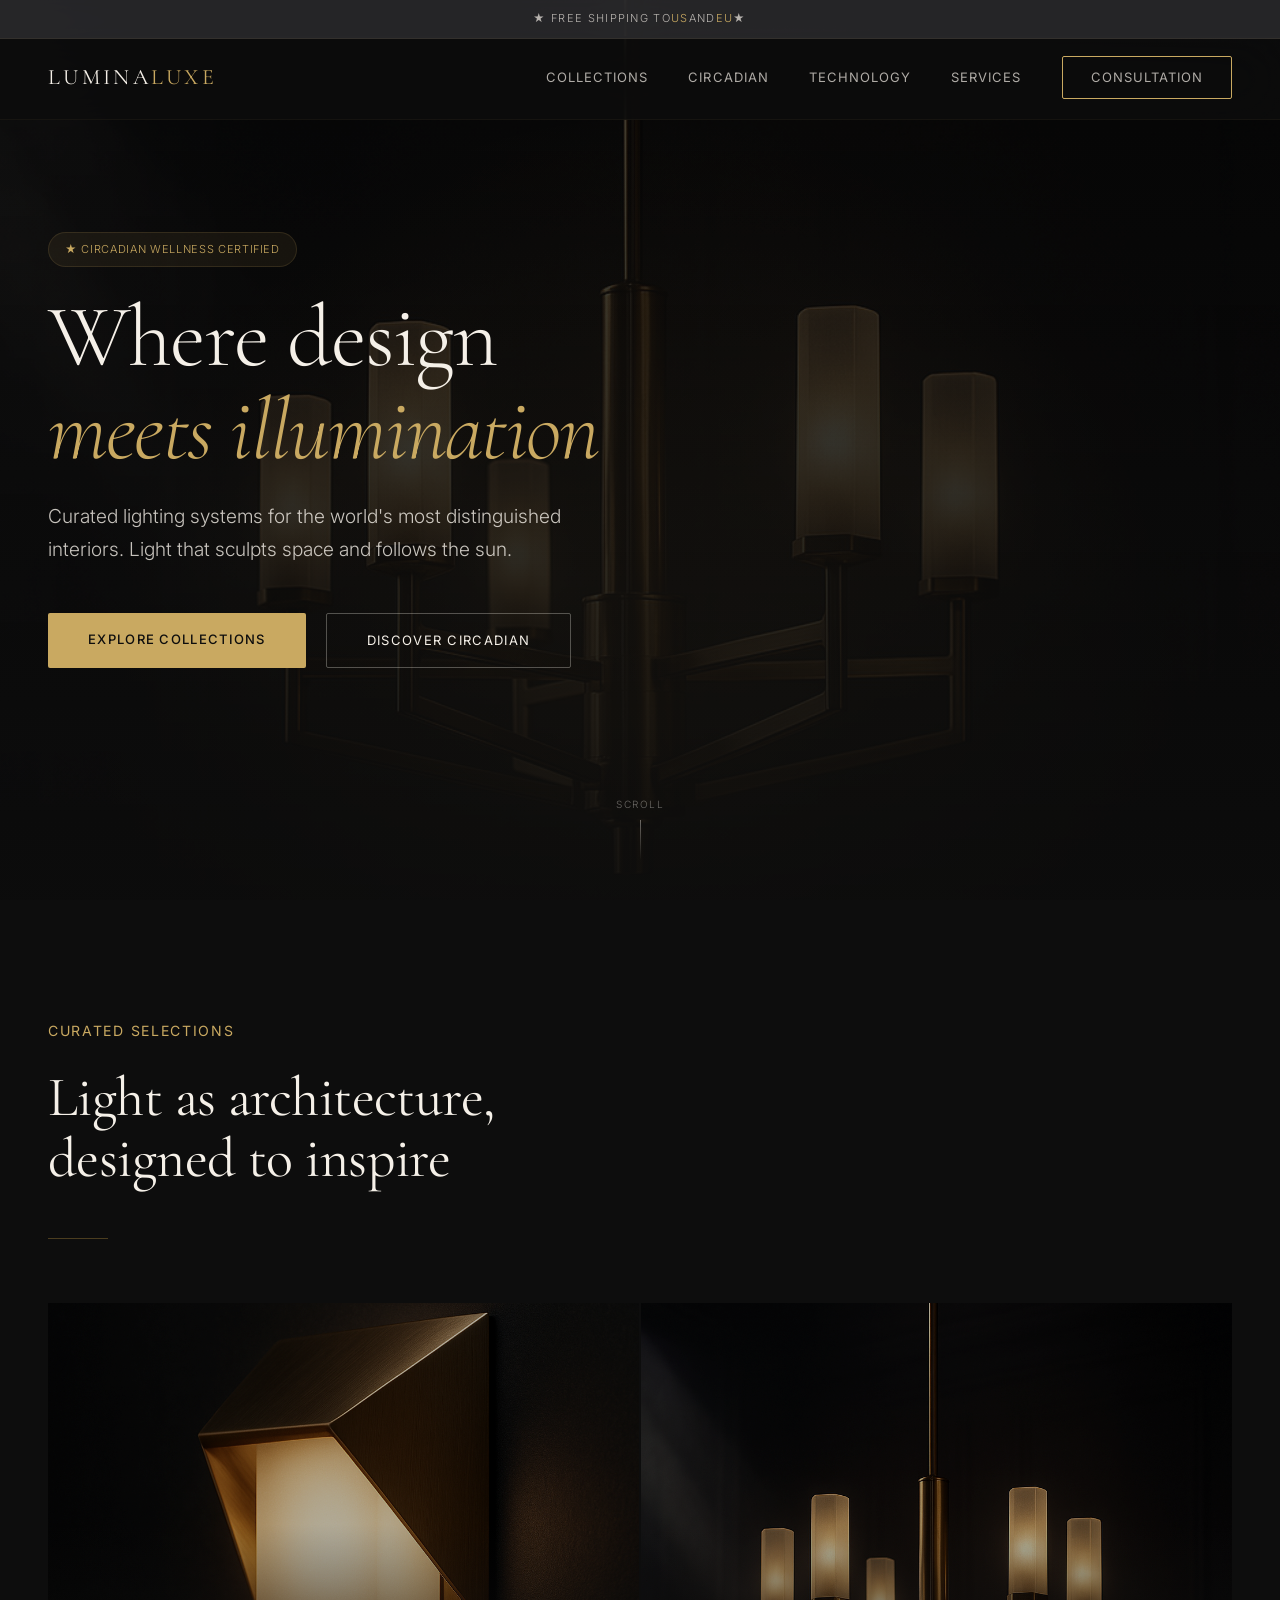
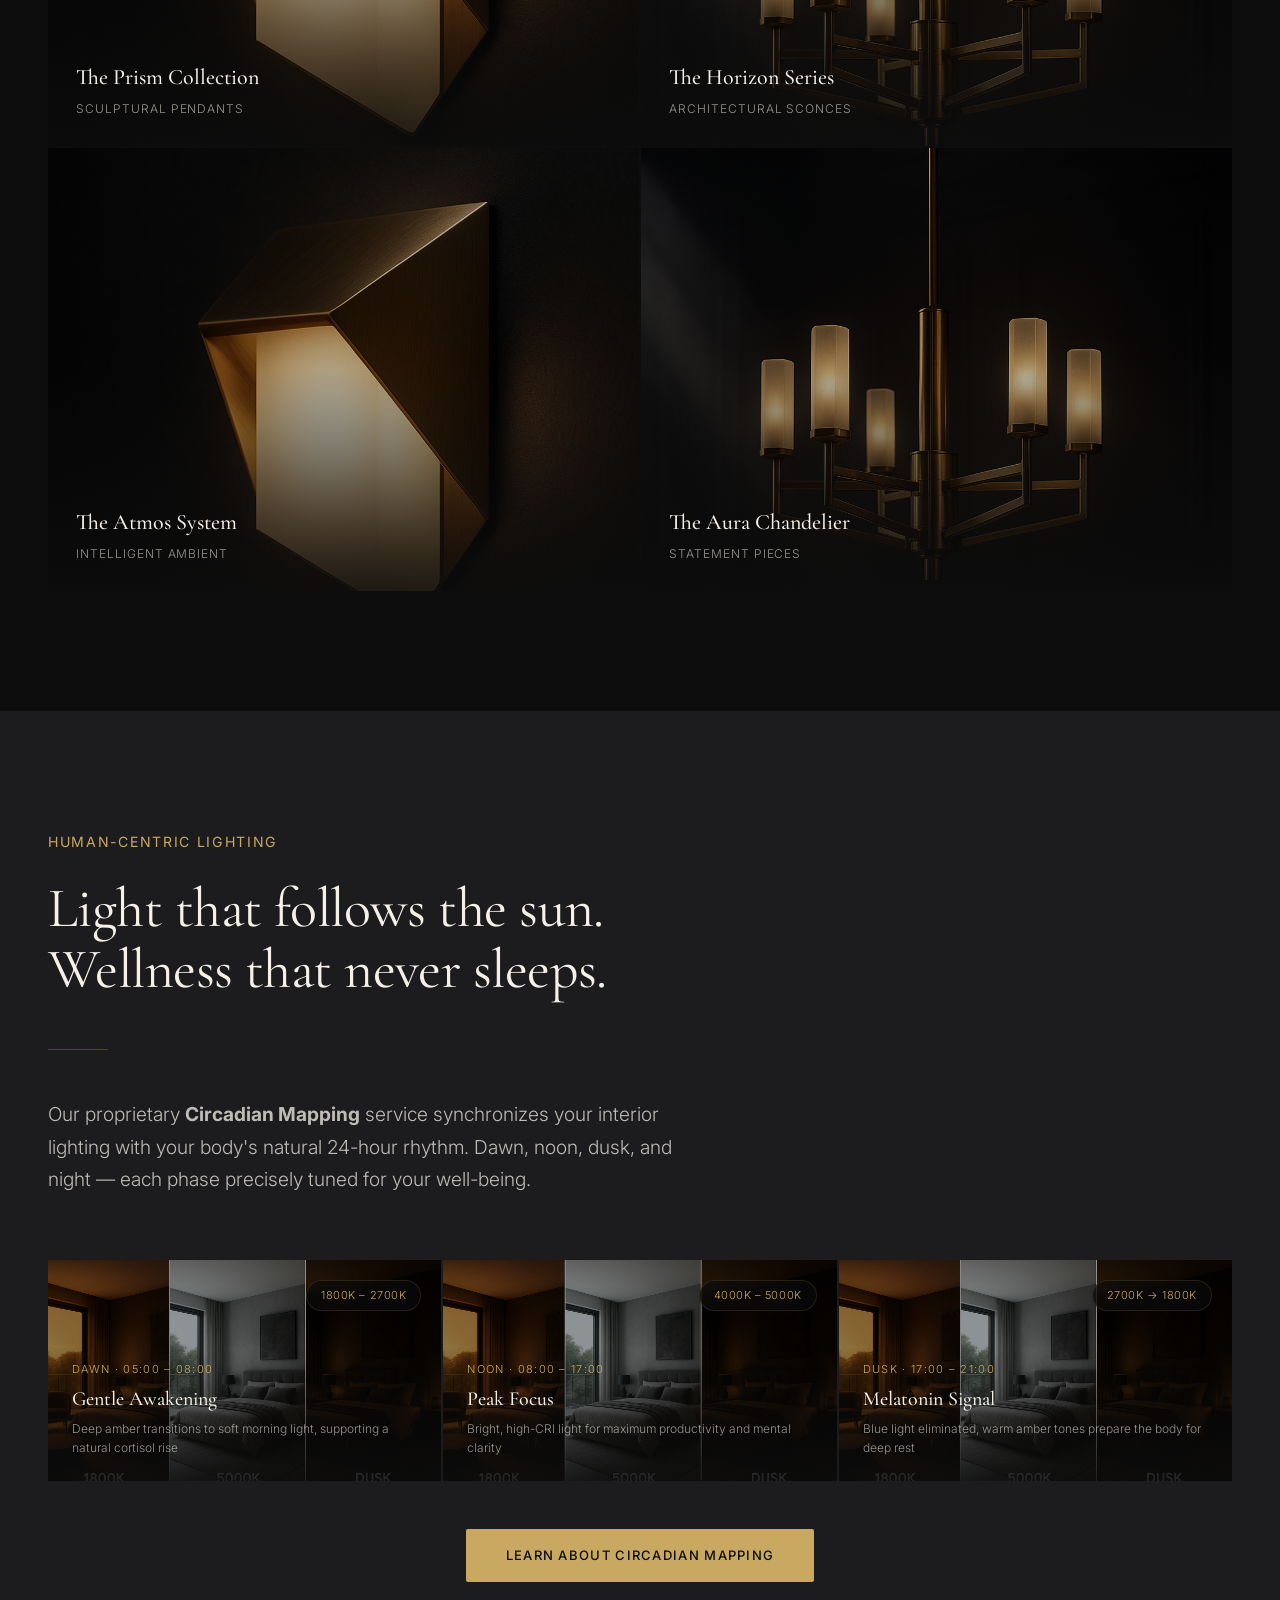
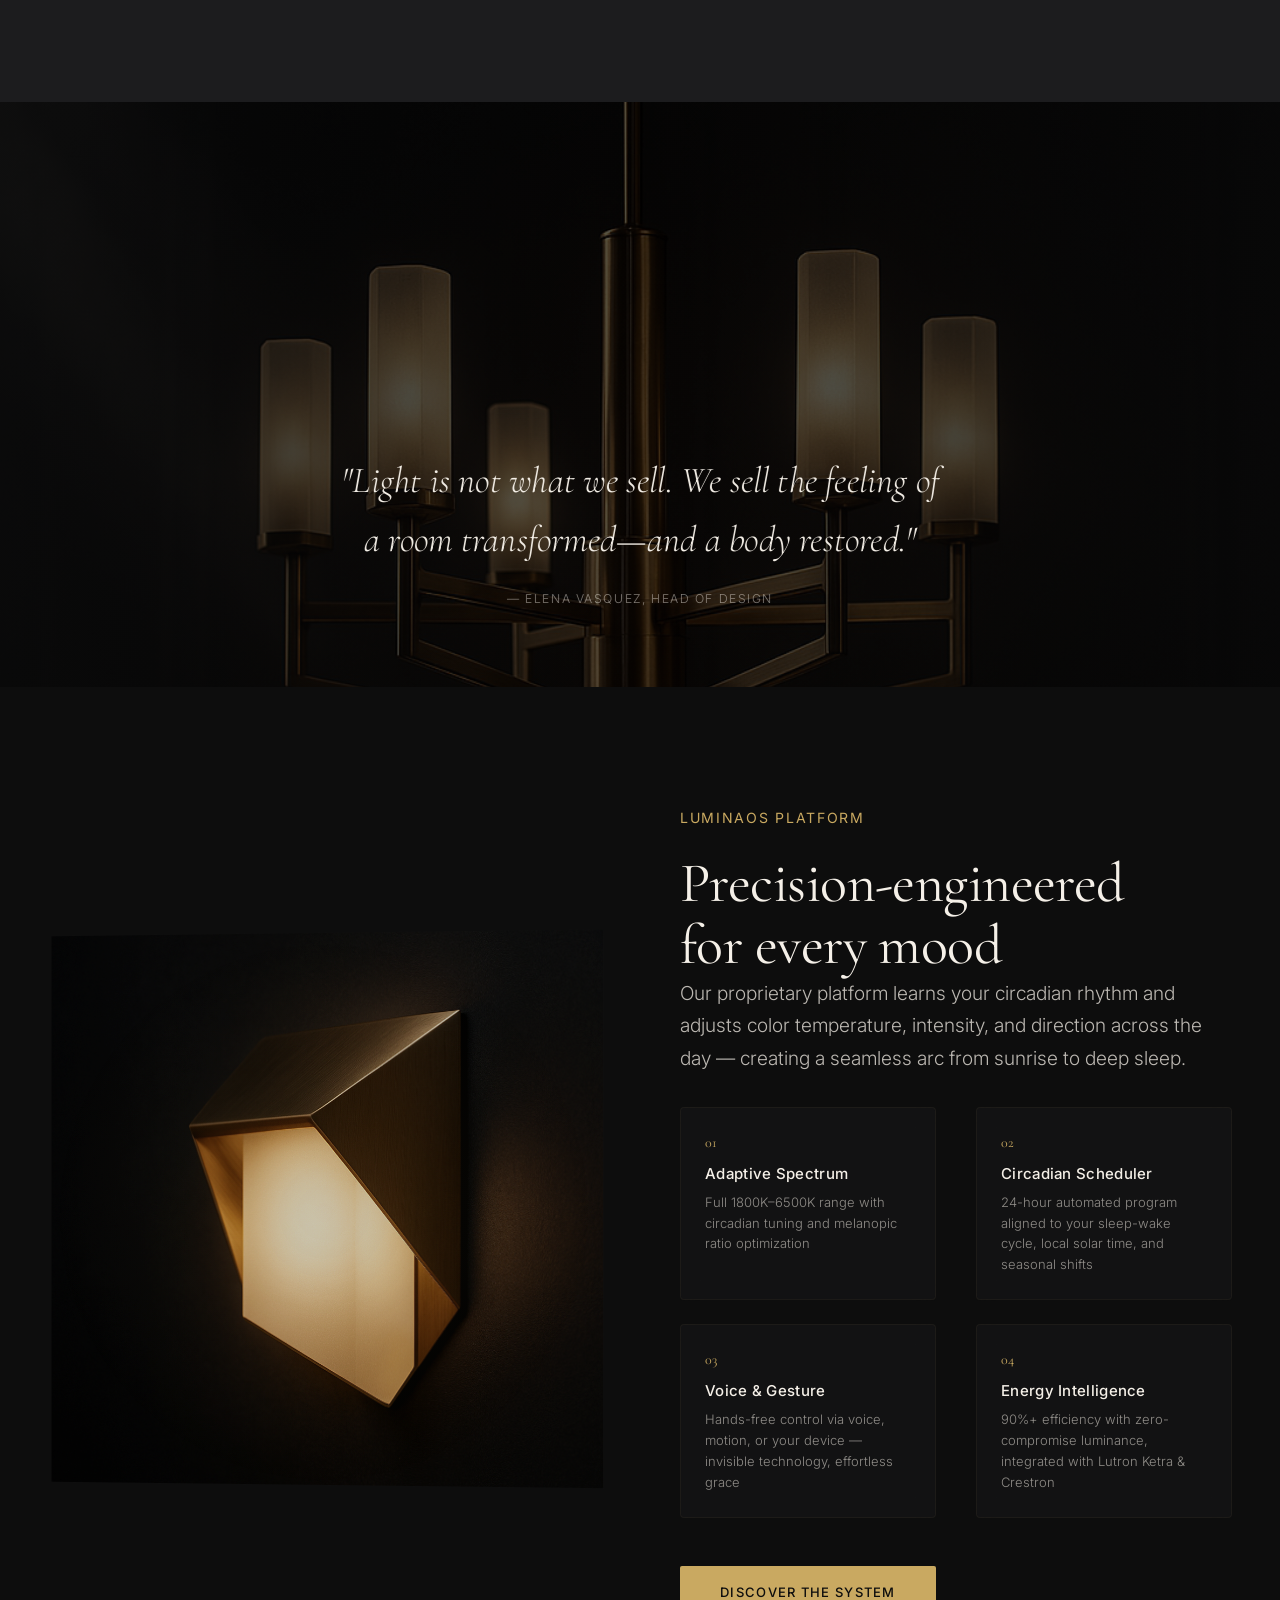
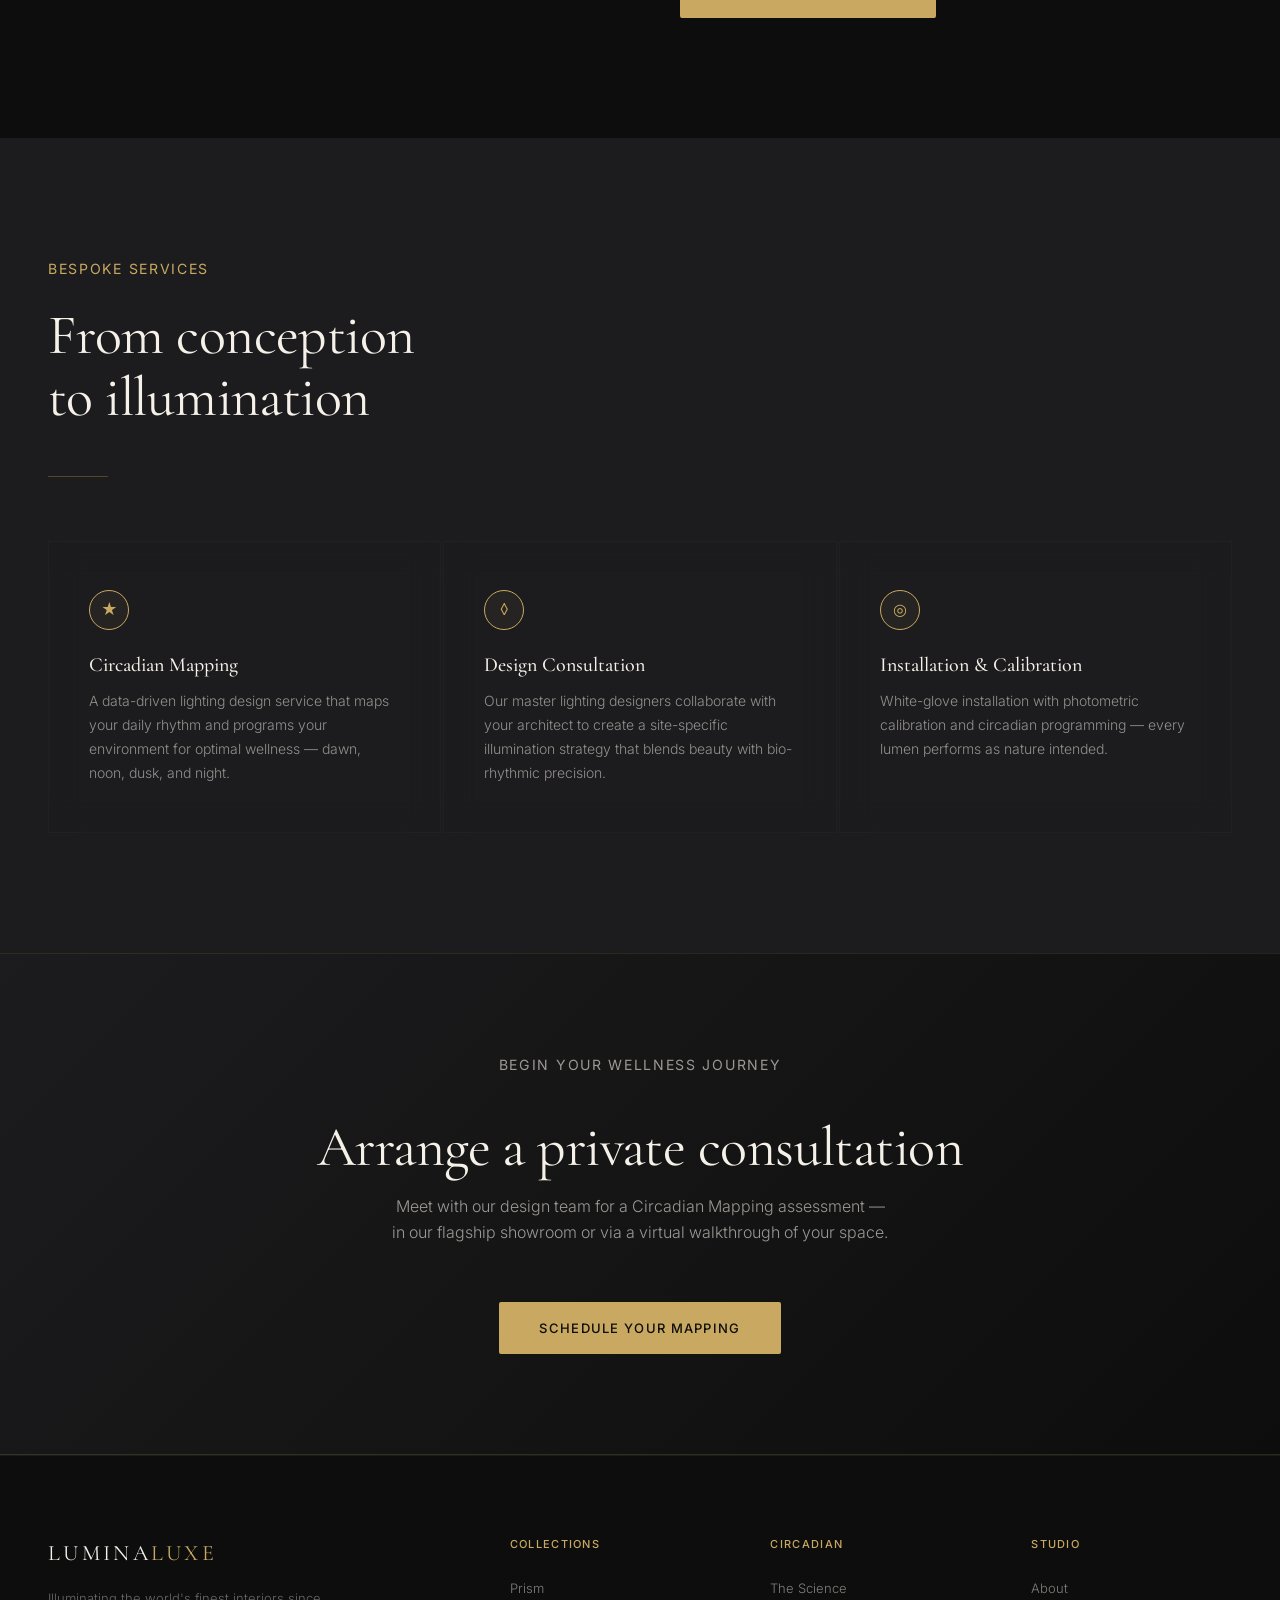
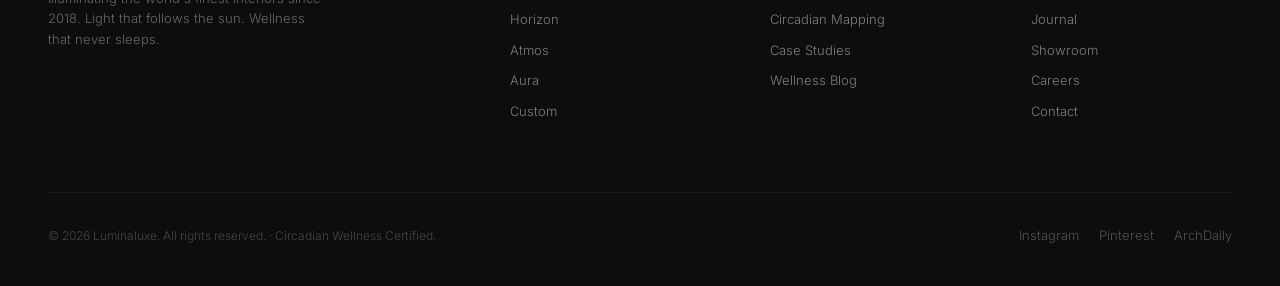
==== commit 42f551f8: "Add: free shipping bar, social proof popup, showroom design - Free shipping announcement bar (US/EU)" ====
--- a/index.html
+++ b/index.html
@@ -11,6 +11,8 @@
 </head>
 <body>
 
+<div class="announcement-bar">&#9733; Free shipping to <span>US</span> and <span>EU</span> &#9733;</div>
+
 <nav>
   <a href="#" class="nav-logo">Lumina<span>luxe</span></a>
   <div class="nav-links">
@@ -239,5 +241,47 @@
   </div>
 </footer>
 
+<!-- Social Proof Popup -->
+<div class="social-proof" id="socialProof">
+  <div class="social-proof-inner">
+    <div class="social-proof-avatar" id="spAvatar">JM</div>
+    <div class="social-proof-text">
+      <strong id="spName">James M.</strong> from <span id="spCity">New York</span> just purchased<br />
+      <span class="item" id="spItem">The Prism Pendant</span>
+    </div>
+    <div class="social-proof-close" onclick="document.getElementById('socialProof').classList.remove('visible')">&times;</div>
+  </div>
+</div>
+
+<script>
+const socialData = [
+  { name: 'James M.', city: 'New York', item: 'The Prism Pendant', initials: 'JM' },
+  { name: 'Sophie L.', city: 'Paris', item: 'Horizon Wall Sconce', initials: 'SL' },
+  { name: 'David K.', city: 'San Francisco', item: 'Atmos Smart System', initials: 'DK' },
+  { name: 'Clara B.', city: 'Milan', item: 'Aura Chandelier', initials: 'CB' },
+  { name: 'Michael R.', city: 'London', item: 'Circadian Mapping Suite', initials: 'MR' },
+  { name: 'Anna W.', city: 'Berlin', item: 'The Prism Collection', initials: 'AW' },
+  { name: 'Thomas H.', city: 'Zurich', item: 'LuminaOS Controller', initials: 'TH' },
+  { name: 'Isabelle M.', city: 'Los Angeles', item: 'Horizon Series Duo', initials: 'IM' },
+  { name: 'Pierre D.', city: 'Lyon', item: 'Aura Statement Piece', initials: 'PD' },
+  { name: 'Elena S.', city: 'Barcelona', item: 'Full Home System', initials: 'ES' }
+];
+
+function showSocialProof() {
+  const el = document.getElementById('socialProof');
+  const data = socialData[Math.floor(Math.random() * socialData.length)];
+  document.getElementById('spName').textContent = data.name;
+  document.getElementById('spCity').textContent = data.city;
+  document.getElementById('spItem').textContent = data.item;
+  document.getElementById('spAvatar').textContent = data.initials;
+  el.classList.add('visible');
+  setTimeout(() => { el.classList.remove('visible'); }, 6000);
+}
+
+setTimeout(showSocialProof, 30000);
+setInterval(() => {
+  setTimeout(showSocialProof, Math.random() * 45000 + 30000);
+}, 60000);
+</script>
 </body>
 </html>
--- a/css/style.css
+++ b/css/style.css
@@ -16,8 +16,8 @@
 ::selection{background:rgba(201,169,97,0.3);color:#F5F0E8}
 
 /* Navigation with 3D glassmorphism */
-nav{position:fixed;top:0;left:0;right:0;z-index:100;padding:28px 48px;display:flex;justify-content:space-between;align-items:center;background:rgba(13,13,13,0.8);backdrop-filter:blur(24px);-webkit-backdrop-filter:blur(24px);border-bottom:1px solid rgba(201,169,97,0.06)}
-@media(max-width:768px){nav{padding:20px 24px}}
+nav{position:fixed;top:36px;left:0;right:0;z-index:100;padding:20px 48px;display:flex;justify-content:space-between;align-items:center;background:rgba(13,13,13,0.8);backdrop-filter:blur(24px);-webkit-backdrop-filter:blur(24px);border-bottom:1px solid rgba(201,169,97,0.06)}
+@media(max-width:768px){nav{top:34px;padding:16px 24px}}
 .nav-logo{font-family:'Cormorant Garamond',serif;font-size:22px;font-weight:400;letter-spacing:0.15em;text-transform:uppercase;color:#F5F0E8;text-decoration:none}
 .nav-logo span{color:#C9A961}
 .nav-links{display:flex;gap:40px;align-items:center}
@@ -135,3 +135,20 @@
 
 /* Dark glass card for circadian */
 .glass-card{background:rgba(28,28,30,0.4);backdrop-filter:blur(20px);-webkit-backdrop-filter:blur(20px);border:1px solid rgba(201,169,97,0.08);border-radius:4px;padding:32px}
+
+/* Announcement Bar */
+.announcement-bar{position:fixed;top:0;left:0;right:0;z-index:101;padding:10px 48px;display:flex;justify-content:center;align-items:center;background:rgba(44,44,46,0.85);backdrop-filter:blur(16px);-webkit-backdrop-filter:blur(16px);border-bottom:1px solid rgba(201,169,97,0.08);font-size:11px;letter-spacing:0.12em;text-transform:uppercase;color:rgba(245,240,232,0.7)}
+.announcement-bar span{color:#C9A961}
+@media(max-width:768px){.announcement-bar{padding:8px 24px;font-size:10px}}
+
+/* Social Proof Popup */
+.social-proof{position:fixed;bottom:24px;left:24px;z-index:200;opacity:0;transform:translateY(20px);transition:opacity 0.5s ease,transform 0.5s ease;pointer-events:none;max-width:360px}
+.social-proof.visible{opacity:1;transform:translateY(0)}
+.social-proof-inner{display:flex;align-items:center;gap:14px;padding:16px 20px;background:rgba(28,28,30,0.7);backdrop-filter:blur(24px);-webkit-backdrop-filter:blur(24px);border:1px solid rgba(201,169,97,0.12);border-radius:6px;box-shadow:0 8px 32px rgba(0,0,0,0.4)}
+.social-proof-avatar{width:36px;height:36px;border-radius:50%;background:rgba(201,169,97,0.15);display:flex;align-items:center;justify-content:center;color:#C9A961;font-size:13px;font-weight:500;flex-shrink:0;border:1px solid rgba(201,169,97,0.2)}
+.social-proof-text{font-size:12px;line-height:1.5;color:rgba(245,240,232,0.75)}
+.social-proof-text strong{color:#F5F0E8;font-weight:500}
+.social-proof-text .item{color:#C9A961}
+.social-proof-close{position:absolute;top:-6px;right:-6px;width:20px;height:20px;border-radius:50%;background:#2C2C2E;border:1px solid rgba(201,169,97,0.15);display:flex;align-items:center;justify-content:center;color:rgba(245,240,232,0.5);font-size:10px;cursor:pointer;pointer-events:auto;transition:all 0.3s}
+.social-proof-close:hover{color:#C9A961;border-color:#C9A961}
+@media(max-width:768px){.social-proof{left:16px;right:16px;bottom:16px;max-width:none}}
